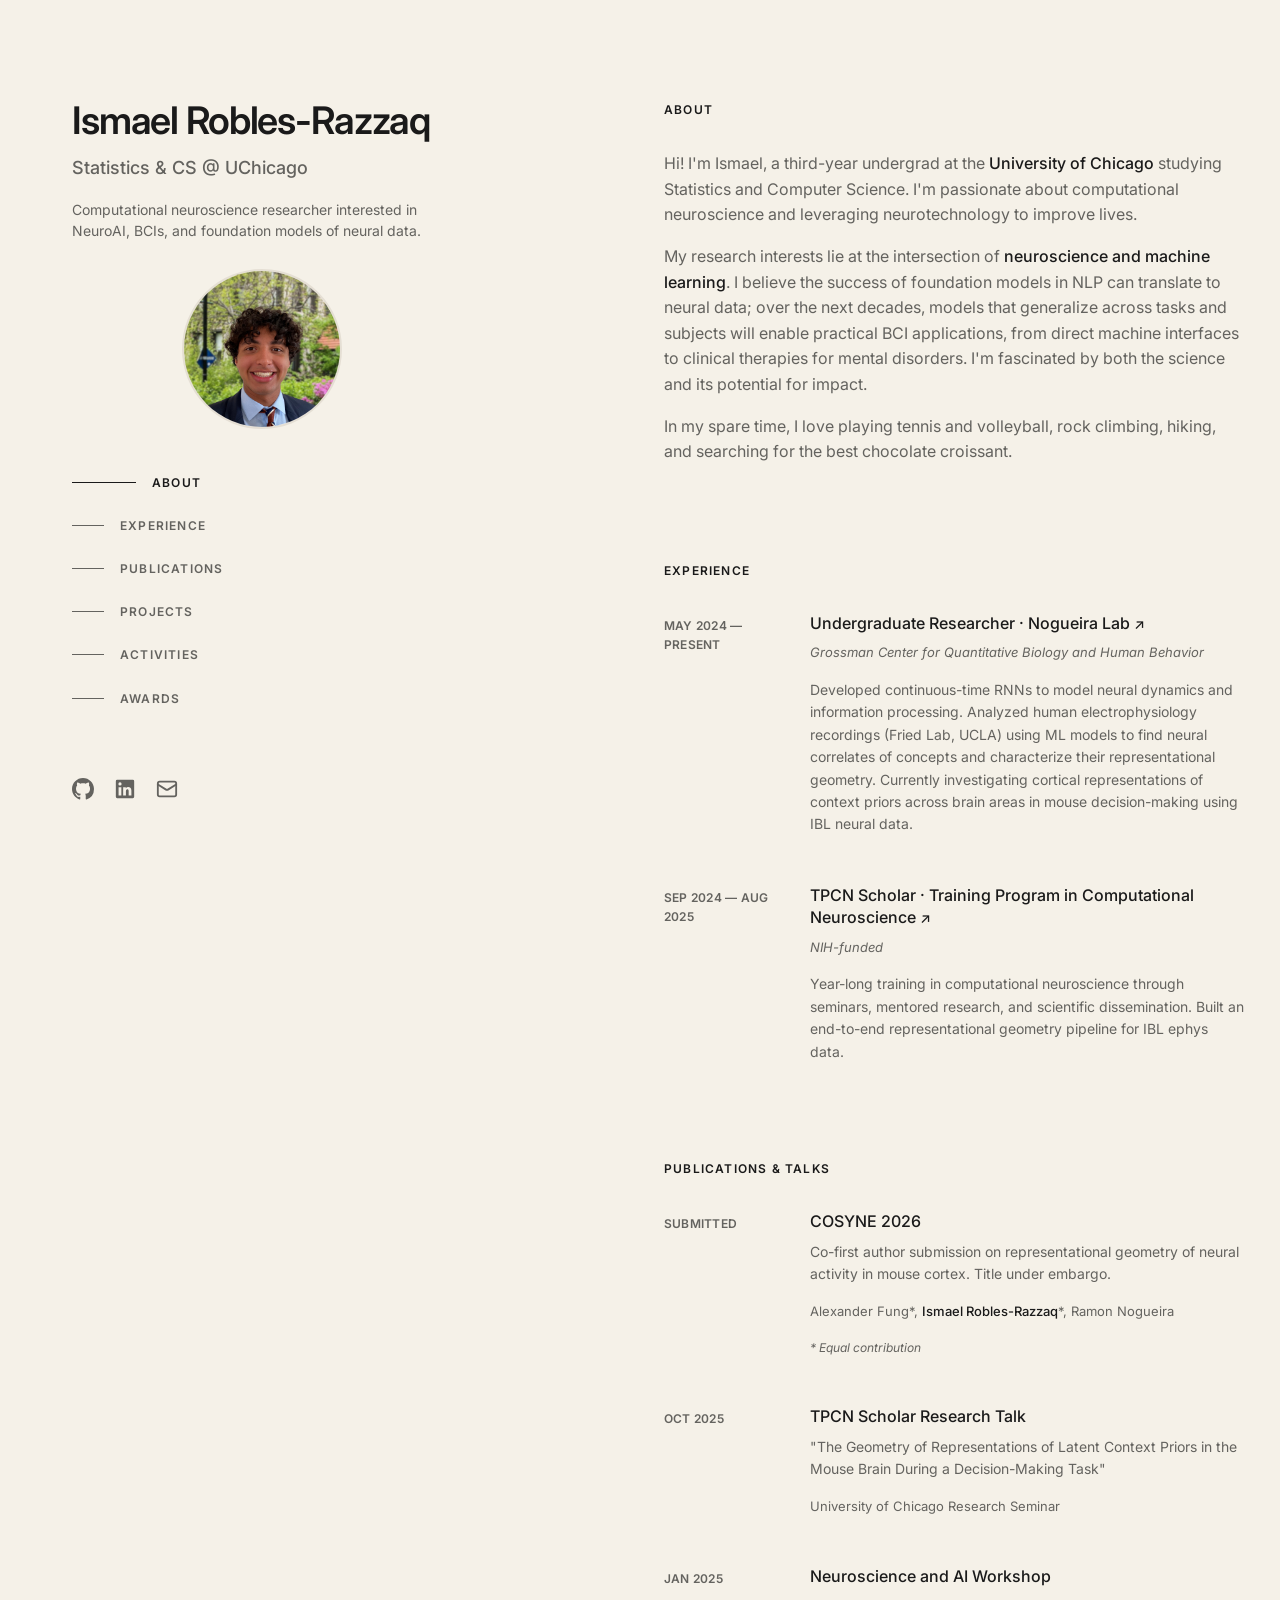
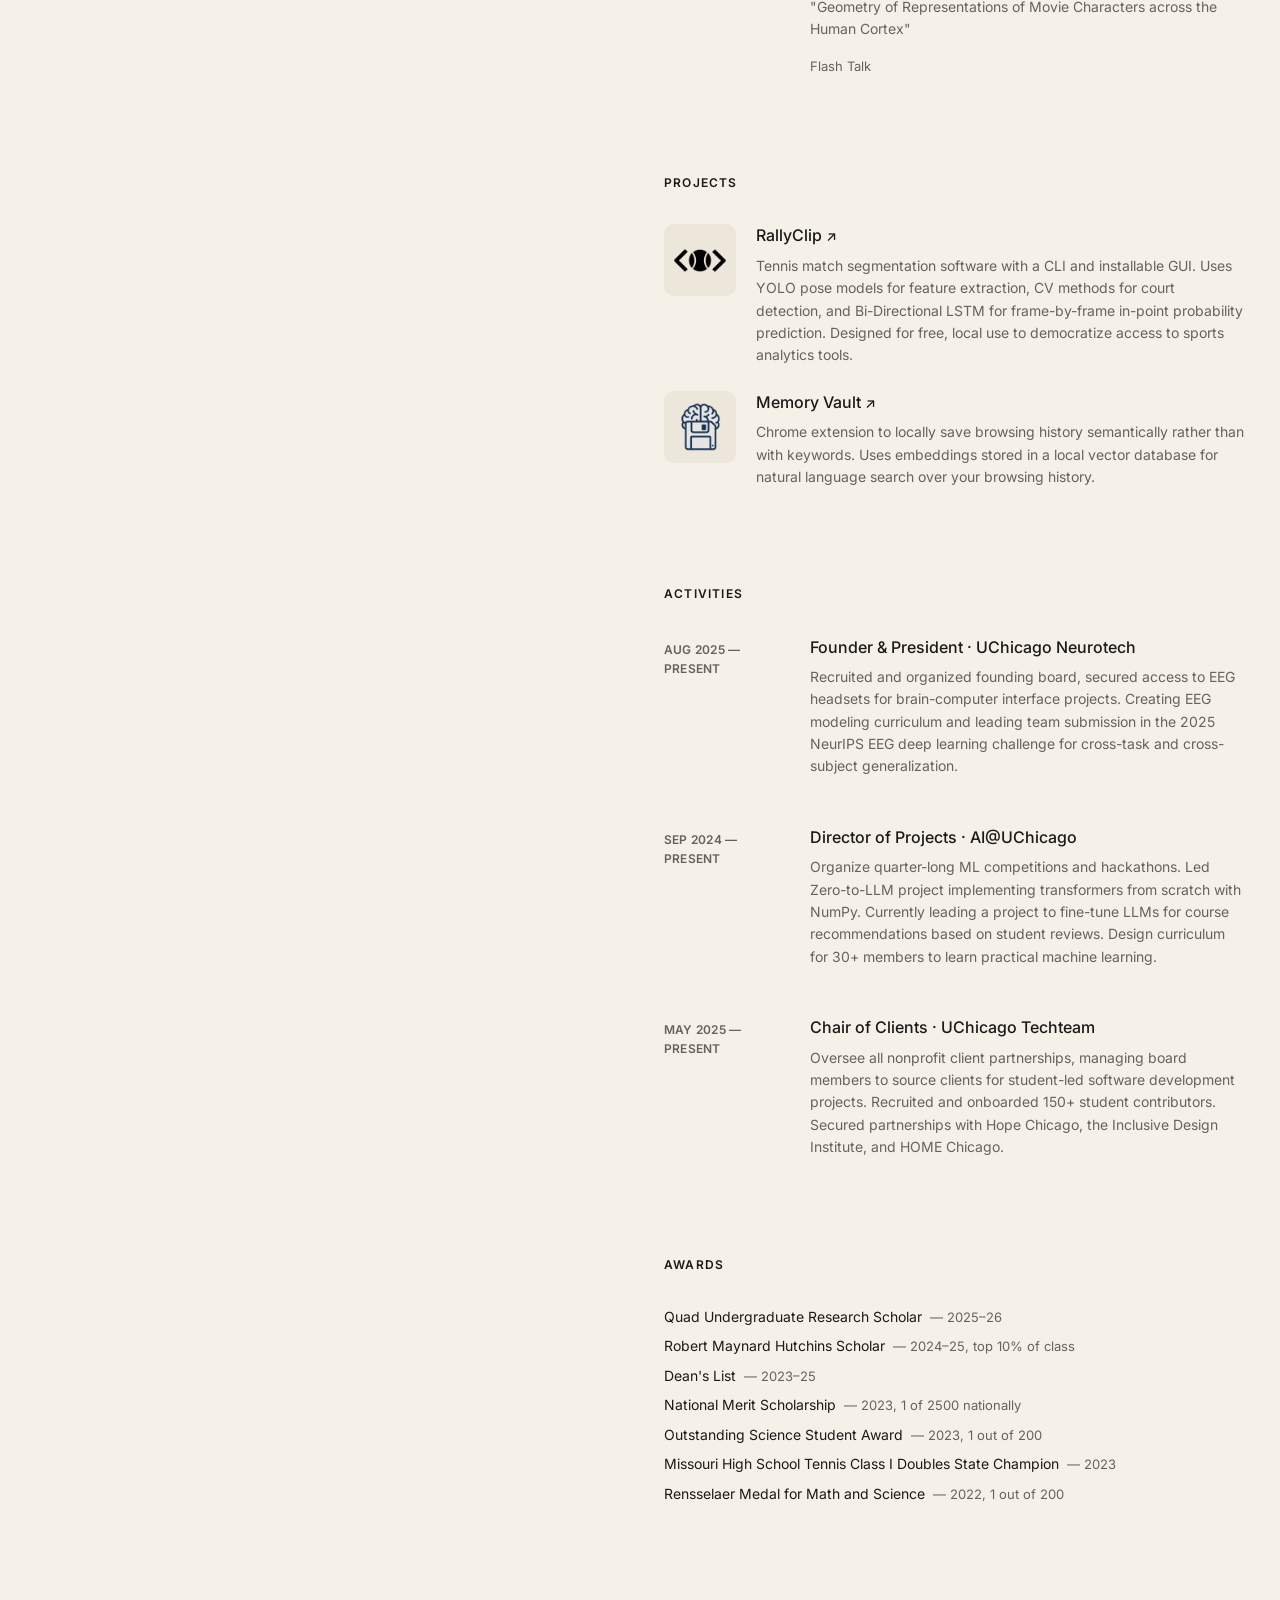
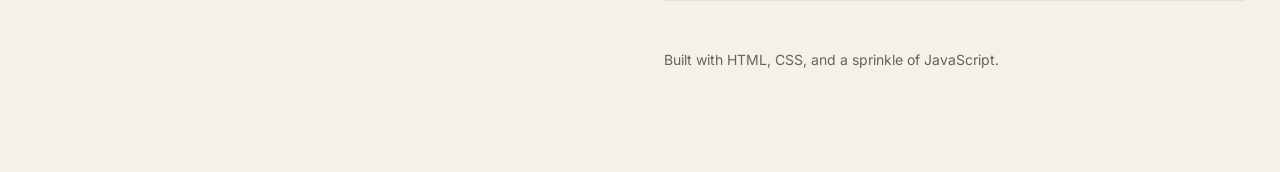
==== index.html @ 825f2236 "comments" ====
<!DOCTYPE html>
<html lang="en">
<head>
  <meta charset="UTF-8">
  <meta name="viewport" content="width=device-width, initial-scale=1.0">
  <meta name="description" content="Ismael Robles-Razzaq — Statistics & CS at UChicago, computational neuroscience researcher">
  <link rel="preconnect" href="https://fonts.googleapis.com">
  <link rel="preconnect" href="https://fonts.gstatic.com" crossorigin>
  <link href="https://fonts.googleapis.com/css2?family=Inter:wght@400;500;600&display=swap" rel="stylesheet">
  <link rel="stylesheet" href="styles.css?v=2">
  <title>Ismael Robles-Razzaq</title>
</head>
<body>
  <div class="layout">  
    <header class="sidebar">
      <div class="sidebar-content">
        <div class="intro">
          <h1>Ismael Robles-Razzaq</h1>
          <h2>Statistics & CS @ UChicago</h2>
          <p class="tagline">Computational neuroscience researcher interested in NeuroAI, BCIs, and foundation models of neural data.</p>
          <img src="headshot.png" alt="Ismael Robles-Razzaq" class="headshot">
        </div>

        <nav class="nav">
          <a href="#about" class="nav-link active">
            <span class="nav-indicator"></span>
            <span class="nav-text">About</span>
          </a>
          <a href="#experience" class="nav-link">
            <span class="nav-indicator"></span>
            <span class="nav-text">Experience</span>
          </a>
          <a href="#publications" class="nav-link">
            <span class="nav-indicator"></span>
            <span class="nav-text">Publications</span>
          </a>
          <a href="#projects" class="nav-link">
            <span class="nav-indicator"></span>
            <span class="nav-text">Projects</span>
          </a>
          <a href="#activities" class="nav-link">
            <span class="nav-indicator"></span>
            <span class="nav-text">Activities</span>
          </a>
          <a href="#awards" class="nav-link">
            <span class="nav-indicator"></span>
            <span class="nav-text">Awards</span>
          </a>
        </nav>

        <ul class="social-links">
          <li>
            <a href="https://github.com/iroblesrazzaq" target="_blank" rel="noopener" aria-label="GitHub">
              <svg xmlns="http://www.w3.org/2000/svg" viewBox="0 0 24 24" fill="currentColor" width="24" height="24">
                <path d="M12 0C5.37 0 0 5.37 0 12c0 5.31 3.435 9.795 8.205 11.385.6.105.825-.255.825-.57 0-.285-.015-1.23-.015-2.235-3.015.555-3.795-.735-4.035-1.41-.135-.345-.72-1.41-1.23-1.695-.42-.225-1.02-.78-.015-.795.945-.015 1.62.87 1.845 1.23 1.08 1.815 2.805 1.305 3.495.99.105-.78.42-1.305.765-1.605-2.67-.3-5.46-1.335-5.46-5.925 0-1.305.465-2.385 1.23-3.225-.12-.3-.54-1.53.12-3.18 0 0 1.005-.315 3.3 1.23.96-.27 1.98-.405 3-.405s2.04.135 3 .405c2.295-1.56 3.3-1.23 3.3-1.23.66 1.65.24 2.88.12 3.18.765.84 1.23 1.905 1.23 3.225 0 4.605-2.805 5.625-5.475 5.925.435.375.81 1.095.81 2.22 0 1.605-.015 2.895-.015 3.3 0 .315.225.69.825.57A12.02 12.02 0 0 0 24 12c0-6.63-5.37-12-12-12z"/>
              </svg>
            </a>
          </li>
          <li>
            <a href="https://www.linkedin.com/in/ismael-robles-razzaq-562141331/" target="_blank" rel="noopener" aria-label="LinkedIn">
              <svg xmlns="http://www.w3.org/2000/svg" viewBox="0 0 24 24" fill="currentColor" width="24" height="24">
                <path d="M20.5 2h-17A1.5 1.5 0 002 3.5v17A1.5 1.5 0 003.5 22h17a1.5 1.5 0 001.5-1.5v-17A1.5 1.5 0 0020.5 2zM8 19H5v-9h3zM6.5 8.25A1.75 1.75 0 118.3 6.5a1.78 1.78 0 01-1.8 1.75zM19 19h-3v-4.74c0-1.42-.6-1.93-1.38-1.93A1.74 1.74 0 0013 14.19a.66.66 0 000 .14V19h-3v-9h2.9v1.3a3.11 3.11 0 012.7-1.4c1.55 0 3.36.86 3.36 3.66z"/>
              </svg>
            </a>
          </li>
          <li>
            <a href="mailto:ismaelroblesrazzaq@gmail.com" aria-label="Email">
              <svg xmlns="http://www.w3.org/2000/svg" viewBox="0 0 24 24" fill="none" stroke="currentColor" stroke-width="2" stroke-linecap="round" stroke-linejoin="round" width="24" height="24">
                <rect x="2" y="4" width="20" height="16" rx="2"/>
                <path d="m22 7-8.97 5.7a1.94 1.94 0 0 1-2.06 0L2 7"/>
              </svg>
            </a>
          </li>
        </ul>
      </div>
    </header>


    <main class="main-content">

      <section id="about" class="section">
        <h3 class="section-heading">About</h3>
        <div class="section-content">
          <p>Hi! I'm Ismael, a third-year undergrad at the <strong>University of Chicago </strong>studying Statistics and Computer Science. I'm passionate about computational neuroscience and leveraging neurotechnology to improve lives.</p>
          <p>My research interests lie at the intersection of <strong>neuroscience and machine learning</strong>. I believe the success of foundation models in NLP can translate to neural data; over the next decades, models that generalize across tasks and subjects will enable practical BCI applications, from direct machine interfaces to clinical therapies for mental disorders. I'm fascinated by both the science and its potential for impact.</p>
          <p>In my spare time, I love playing tennis and volleyball, rock climbing, hiking, and searching for the best chocolate croissant.</p>
        </div>
      </section>

      <section id="experience" class="section">
        <h3 class="section-heading">Experience</h3>
        <div class="section-content">
          <ol class="experience-list">
            <li class="experience-item">
              <div class="experience-date">May 2024 — Present</div>
              <div class="experience-content">
                <h4 class="experience-title">
                  Undergraduate Researcher · <a href="https://nogueiralab.github.io/" target="_blank" rel="noopener" class="company-link">Nogueira Lab <span class="arrow">↗</span></a>
                </h4>
                <p class="experience-subtitle">Grossman Center for Quantitative Biology and Human Behavior</p>
                <p class="experience-description">Developed continuous-time RNNs to model neural dynamics and information processing. Analyzed human electrophysiology recordings (Fried Lab, UCLA) using ML models to find neural correlates of concepts and characterize their representational geometry. Currently investigating cortical representations of context priors across brain areas in mouse decision-making using IBL neural data.</p>
              </div>
            </li>
            <li class="experience-item">
              <div class="experience-date">Sep 2024 — Aug 2025</div>
              <div class="experience-content">
                <h4 class="experience-title">
                  TPCN Scholar · <a href="https://neuroscience.uchicago.edu/training-program-in-computational-neuroscience" target="_blank" rel="noopener" class="company-link">Training Program in Computational Neuroscience <span class="arrow">↗</span></a>
                </h4>
                <p class="experience-subtitle">NIH-funded</p>
                <p class="experience-description">Year-long training in computational neuroscience through seminars, mentored research, and scientific dissemination. Built an end-to-end representational geometry pipeline for IBL ephys data.</p>
              </div>
            </li>
          </ol>
        </div>
      </section>

      <section id="publications" class="section">
        <h3 class="section-heading">Publications & Talks</h3>
        <div class="section-content">
          <ol class="experience-list">
            <li class="experience-item">
              <div class="experience-date">Submitted</div>
              <div class="experience-content">
                <h4 class="experience-title">COSYNE 2026</h4>
                <p class="experience-description">Co-first author submission on representational geometry of neural activity in mouse cortex. Title under embargo.</p>
                <p class="experience-authors">Alexander Fung*, <strong>Ismael Robles-Razzaq</strong>*, Ramon Nogueira</p>
                <p class="experience-note">* Equal contribution</p>
              </div>
            </li>
            <li class="experience-item">
              <div class="experience-date">Oct 2025</div>
              <div class="experience-content">
                <h4 class="experience-title">TPCN Scholar Research Talk</h4>
                <p class="experience-description">"The Geometry of Representations of Latent Context Priors in the Mouse Brain During a Decision-Making Task"</p>
                <p class="experience-authors">University of Chicago Research Seminar</p>
              </div>
            </li>
            <li class="experience-item">
              <div class="experience-date">Jan 2025</div>
              <div class="experience-content">
                <h4 class="experience-title">Neuroscience and AI Workshop</h4>
                <p class="experience-description">"Geometry of Representations of Movie Characters across the Human Cortex"</p>
                <p class="experience-authors">Flash Talk</p>
              </div>
            </li>
          </ol>
        </div>
      </section>

      <section id="projects" class="section">
        <h3 class="section-heading">Projects</h3>
        <div class="section-content">
          <ul class="project-list">
            <li class="project-item">
              <a href="https://iroblesrazzaq.github.io/RallyClip/" target="_blank" rel="noopener" class="project-link">
                <div class="project-image">
                    <img src="rallyclip_logo_cropped.png" alt="RallyClip logo">
                  </div>
                <div class="project-info">
                  <h4 class="project-title">RallyClip <span class="arrow">↗</span></h4>
                  <p class="project-description">Tennis match segmentation software with a CLI and installable GUI. Uses YOLO pose models for feature extraction, CV methods for court detection, and Bi-Directional LSTM for frame-by-frame in-point probability prediction. Designed for free, local use to democratize access to sports analytics tools.</p>
                </div>
              </a>
            </li>
            <li class="project-item">
              <a href="https://github.com/iroblesrazzaq" target="_blank" rel="noopener" class="project-link">
                <div class="project-image">
                  <img src="icon_128.png" alt="Memory Vault logo">
                </div>
                <div class="project-info">
                  <h4 class="project-title">Memory Vault <span class="arrow">↗</span></h4>
                  <p class="project-description">Chrome extension to locally save browsing history semantically rather than with keywords. Uses embeddings stored in a local vector database for natural language search over your browsing history.</p>
                </div>
              </a>
            </li>
          </ul>
        </div>
      </section>

      <section id="activities" class="section">
        <h3 class="section-heading">Activities</h3>
        <div class="section-content">
          <ol class="experience-list">
            <li class="experience-item">
              <div class="experience-date">Aug 2025 — Present</div>
              <div class="experience-content">
                <h4 class="experience-title">Founder & President · UChicago Neurotech</h4>
                <p class="experience-description">Recruited and organized founding board, secured access to EEG headsets for brain-computer interface projects. Creating EEG modeling curriculum and leading team submission in the 2025 NeurIPS EEG deep learning challenge for cross-task and cross-subject generalization.</p>
              </div>
            </li>
            <li class="experience-item">
              <div class="experience-date">Sep 2024 — Present</div>
              <div class="experience-content">
                <h4 class="experience-title">Director of Projects · AI@UChicago</h4>
                <p class="experience-description">Organize quarter-long ML competitions and hackathons. Led Zero-to-LLM project implementing transformers from scratch with NumPy. Currently leading a project to fine-tune LLMs for course recommendations based on student reviews. Design curriculum for 30+ members to learn practical machine learning.</p>
              </div>
            </li>
            <li class="experience-item">
              <div class="experience-date">May 2025 — Present</div>
              <div class="experience-content">
                <h4 class="experience-title">Chair of Clients · UChicago Techteam</h4>
                <p class="experience-description">Oversee all nonprofit client partnerships, managing board members to source clients for student-led software development projects. Recruited and onboarded 150+ student contributors. Secured partnerships with Hope Chicago, the Inclusive Design Institute, and HOME Chicago.</p>
              </div>
            </li>
          </ol>
        </div>
      </section>

      <section id="awards" class="section">
        <h3 class="section-heading">Awards</h3>
        <div class="section-content">
          <ul class="awards-list">
            <li class="award-item">
              <span class="award-name">Quad Undergraduate Research Scholar</span>
              <span class="award-detail">— 2025–26</span>
            </li>
            <li class="award-item">
              <span class="award-name">Robert Maynard Hutchins Scholar</span>
              <span class="award-detail">— 2024–25, top 10% of class</span>
            </li>
            <li class="award-item">
              <span class="award-name">Dean's List</span>
              <span class="award-detail">— 2023–25</span>
            </li>
            <li class="award-item">
              <span class="award-name">National Merit Scholarship</span>
              <span class="award-detail">— 2023, 1 of 2500 nationally</span>
            </li>
            <li class="award-item">
              <span class="award-name">Outstanding Science Student Award</span>
              <span class="award-detail">— 2023, 1 out of 200</span>
            </li>
            <li class="award-item">
              <span class="award-name">Missouri High School Tennis Class I Doubles State Champion</span>
              <span class="award-detail">— 2023</span>
            </li>
            <li class="award-item">
              <span class="award-name">Rensselaer Medal for Math and Science</span>
              <span class="award-detail">— 2022, 1 out of 200</span>
            </li>
          </ul>
        </div>
      </section>

      <footer class="footer">
        <p>Built with HTML, CSS, and a sprinkle of JavaScript.</p>
      </footer>
    </main>
  </div>

  <script src="script.js"></script>
</body>
</html>
---- styles.css ----
:root {
  --bg: #f5f1e8;
  --card: #ffffff;
  --muted: #64635f;
  --text: #1a1a1a;
  --accent: #1a1a1a;
  --border: #e5dfd4;
  --surface: #ece6db;
  --hover: rgba(26, 26, 26, 0.04);
  --font: 'Inter', -apple-system, BlinkMacSystemFont, sans-serif;
}

*,
*::before,
*::after {
  box-sizing: border-box;
  margin: 0;
  padding: 0;
}

html {
  scroll-behavior: smooth;
}

body {
  font-family: var(--font);
  font-size: 16px;
  color: var(--text);
  background: var(--bg);
  line-height: 1.6;
  -webkit-font-smoothing: antialiased;
}

::selection {
  background-color: rgba(26, 26, 26, 0.12);
}

/* Layout */
.layout {
  display: flex;
  min-height: 100vh;
  max-width: 1280px;
  margin: 0 auto;
  padding: 0 24px;
}

/* Sidebar */
.sidebar {
  width: 50%;
  position: sticky;
  top: 0;
  height: 100vh;
  padding: 100px 60px 100px 48px;
  display: flex;
  flex-direction: column;
}

.sidebar-content {
  display: flex;
  flex-direction: column;
  height: 100%;
  max-width: 380px;
  width: 100%;
}

.intro {
  margin-bottom: 36px;
}

.headshot {
  width: 160px;
  height: 160px;
  border-radius: 50%;
  object-fit: cover;
  border: 2px solid var(--border);
  display: block;
  margin: 28px auto 0 auto;
}

.sidebar h1 {
  font-size: 38px;
  font-weight: 600;
  letter-spacing: -0.03em;
  line-height: 1.1;
  color: var(--text);
  margin-bottom: 12px;
  white-space: nowrap;
}

.sidebar h2 {
  font-size: 18px;
  font-weight: 500;
  color: var(--muted);
  margin-bottom: 16px;
}

.sidebar .tagline {
  font-size: 14px;
  color: var(--muted);
  line-height: 1.5;
  margin-top: 10px;
}

/* Navigation */
.nav {
  display: flex;
  flex-direction: column;
  gap: 8px;
  margin-bottom: 48px;
}

.nav-link {
  display: flex;
  align-items: center;
  gap: 16px;
  padding: 8px 0;
  font-size: 12px;
  font-weight: 600;
  letter-spacing: 0.1em;
  text-transform: uppercase;
  color: var(--muted);
  text-decoration: none;
  transition: all 0.2s ease;
}

.nav-link:hover,
.nav-link.active {
  color: var(--text);
}

.nav-indicator {
  width: 32px;
  height: 1px;
  background: var(--muted);
  transition: all 0.2s ease;
}

.nav-link:hover .nav-indicator,
.nav-link.active .nav-indicator {
  width: 64px;
  background: var(--text);
}

/* Social Links */
.social-links {
  list-style: none;
  display: flex;
  gap: 20px;
  margin-top: auto;
}

.social-links a {
  display: flex;
  align-items: center;
  justify-content: center;
  color: var(--muted);
  transition: color 0.2s ease;
}

.social-links a:hover {
  color: var(--text);
}

.social-links svg {
  width: 22px;
  height: 22px;
}

/* Main Content */
.main-content {
  width: 50%;
  padding: 100px 12px 100px 24px;
}

/* Sections */
.section {
  margin-bottom: 96px;
  scroll-margin-top: 100px;
}

.section-heading {
  font-size: 12px;
  font-weight: 600;
  letter-spacing: 0.1em;
  text-transform: uppercase;
  color: var(--text);
  margin-bottom: 32px;
}

.section-content p {
  color: var(--muted);
  margin-bottom: 16px;
}

.section-content p strong {
  color: var(--text);
  font-weight: 500;
}

.section-content p:last-child {
  margin-bottom: 0;
}

/* Experience List */
.experience-list {
  list-style: none;
  display: flex;
  flex-direction: column;
  gap: 48px;
}

.experience-item {
  display: grid;
  grid-template-columns: 130px 1fr;
  gap: 16px;
  padding: 24px;
  margin: -24px;
  border-radius: 8px;
  transition: background 0.2s ease;
}

.experience-item:hover {
  background: var(--hover);
}

.experience-date {
  font-size: 12px;
  font-weight: 600;
  letter-spacing: 0.02em;
  text-transform: uppercase;
  color: var(--muted);
  padding-top: 4px;
}

.experience-title {
  font-size: 16px;
  font-weight: 500;
  color: var(--text);
  margin-bottom: 8px;
  line-height: 1.4;
}

.company-link {
  color: var(--text);
  text-decoration: none;
  transition: color 0.15s;
}

.company-link:hover {
  color: var(--muted);
}

.arrow {
  font-size: 14px;
  display: inline-block;
  transition: transform 0.15s;
}

.experience-item:hover .arrow,
.project-item:hover .arrow {
  transform: translate(2px, -2px);
}

.experience-subtitle {
  font-size: 13px;
  color: var(--muted);
  margin-bottom: 8px;
  font-style: italic;
}

.experience-description {
  font-size: 14px;
  color: var(--muted);
  line-height: 1.6;
  margin-bottom: 12px;
}

.experience-authors {
  font-size: 13px;
  color: var(--muted);
  margin-top: 8px;
}

.experience-note {
  font-size: 12px;
  font-style: italic;
  color: var(--muted);
  margin-top: 4px;
}

/* Tags */
.tag-list {
  list-style: none;
  display: flex;
  flex-wrap: wrap;
  gap: 8px;
}

.tag {
  font-size: 12px;
  font-weight: 500;
  color: var(--accent);
  background: var(--surface);
  padding: 4px 12px;
  border-radius: 999px;
  border: 1px solid var(--border);
}

/* Resume Link */
.resume-link {
  display: inline-flex;
  align-items: center;
  gap: 4px;
  margin-top: 32px;
  font-size: 14px;
  font-weight: 600;
  color: var(--text);
  text-decoration: none;
  transition: color 0.15s;
}

.resume-link:hover {
  color: var(--muted);
}

.resume-link:hover .arrow {
  transform: translate(2px, -2px);
}

/* Projects List */
.project-list {
  list-style: none;
  display: flex;
  flex-direction: column;
  gap: 24px;
}

.project-item {
  border-radius: 8px;
  transition: background 0.2s ease;
}

.project-item:hover {
  background: var(--hover);
}

.project-link {
  display: grid;
  grid-template-columns: 72px 1fr;
  gap: 20px;
  padding: 20px;
  margin: -20px;
  text-decoration: none;
  border-radius: 8px;
  align-items: start;
}

.project-image {
  width: 72px;
  height: 72px;
  border-radius: 10px;
  overflow: hidden;
  background: var(--surface);
  display: flex;
  align-items: center;
  justify-content: center;
  flex-shrink: 0;
}

.project-image img {
  width: 52px;
  height: 52px;
  object-fit: contain;
}

.project-info {
  display: flex;
  flex-direction: column;
}

.project-title {
  font-size: 16px;
  font-weight: 500;
  color: var(--text);
  margin-bottom: 8px;
  line-height: 1.4;
}

.project-description {
  font-size: 14px;
  color: var(--muted);
  line-height: 1.6;
  margin-bottom: 12px;
}

.project-stats {
  font-size: 13px;
  color: var(--muted);
  margin-bottom: 12px;
}


.awards-list {
  list-style: none;
  display: flex;
  flex-direction: column;
  gap: 8px;
}

.award-item {
  display: flex;
  align-items: baseline;
  gap: 8px;
  font-size: 14px;
  line-height: 1.5;
}

.award-name {
  color: var(--text);
}

.award-detail {
  color: var(--muted);
  font-size: 13px;
}

/* Footer */
.footer {
  padding-top: 48px;
  border-top: 1px solid var(--border);
}

.footer p {
  font-size: 14px;
  color: var(--muted);
  line-height: 1.6;
}

.footer a {
  color: var(--muted);
  text-decoration: underline;
  text-underline-offset: 2px;
  transition: color 0.15s;
}

.footer a:hover {
  color: var(--text);
}

/* Mobile Responsive */
@media (max-width: 900px) {
  .layout {
    flex-direction: column;
    padding: 0 20px;
  }

  .sidebar {
    width: 100%;
    position: relative;
    height: auto;
    padding: 60px 0 40px;
  }

  .sidebar-content {
    max-width: none;
  }

  .sidebar h1 {
    font-size: 36px;
  }

  .intro {
    margin-bottom: 40px;
  }

  .nav {
    flex-direction: row;
    flex-wrap: wrap;
    gap: 4px 24px;
  }

  .nav-indicator {
    display: none;
  }

  .social-links {
    margin-top: 40px;
  }

  .main-content {
    width: 100%;
    padding: 40px 0 80px;
  }

  .section {
    margin-bottom: 64px;
  }

  .section-heading {
    padding: 12px 0;
    position: sticky;
    top: 0;
    background: var(--bg);
    z-index: 5;
  }

  .experience-item {
    grid-template-columns: 1fr;
    gap: 4px;
    padding: 16px;
    margin: 0 -16px;
  }

  .experience-date {
    padding-top: 0;
    margin-bottom: 4px;
  }

  .project-link {
    grid-template-columns: 72px 1fr;
    padding: 16px;
    margin: 0 -16px;
  }

  .project-image {
    width: 72px;
    height: 72px;
  }

  .award-item {
    flex-wrap: wrap;
  }
}

@media (max-width: 480px) {
  .intro-header {
    flex-direction: column;
    align-items: flex-start;
    gap: 16px;
  }

  .sidebar h1 {
    font-size: 28px;
  }

  .sidebar h2 {
    font-size: 16px;
  }

  .sidebar .tagline {
    font-size: 14px;
  }
}
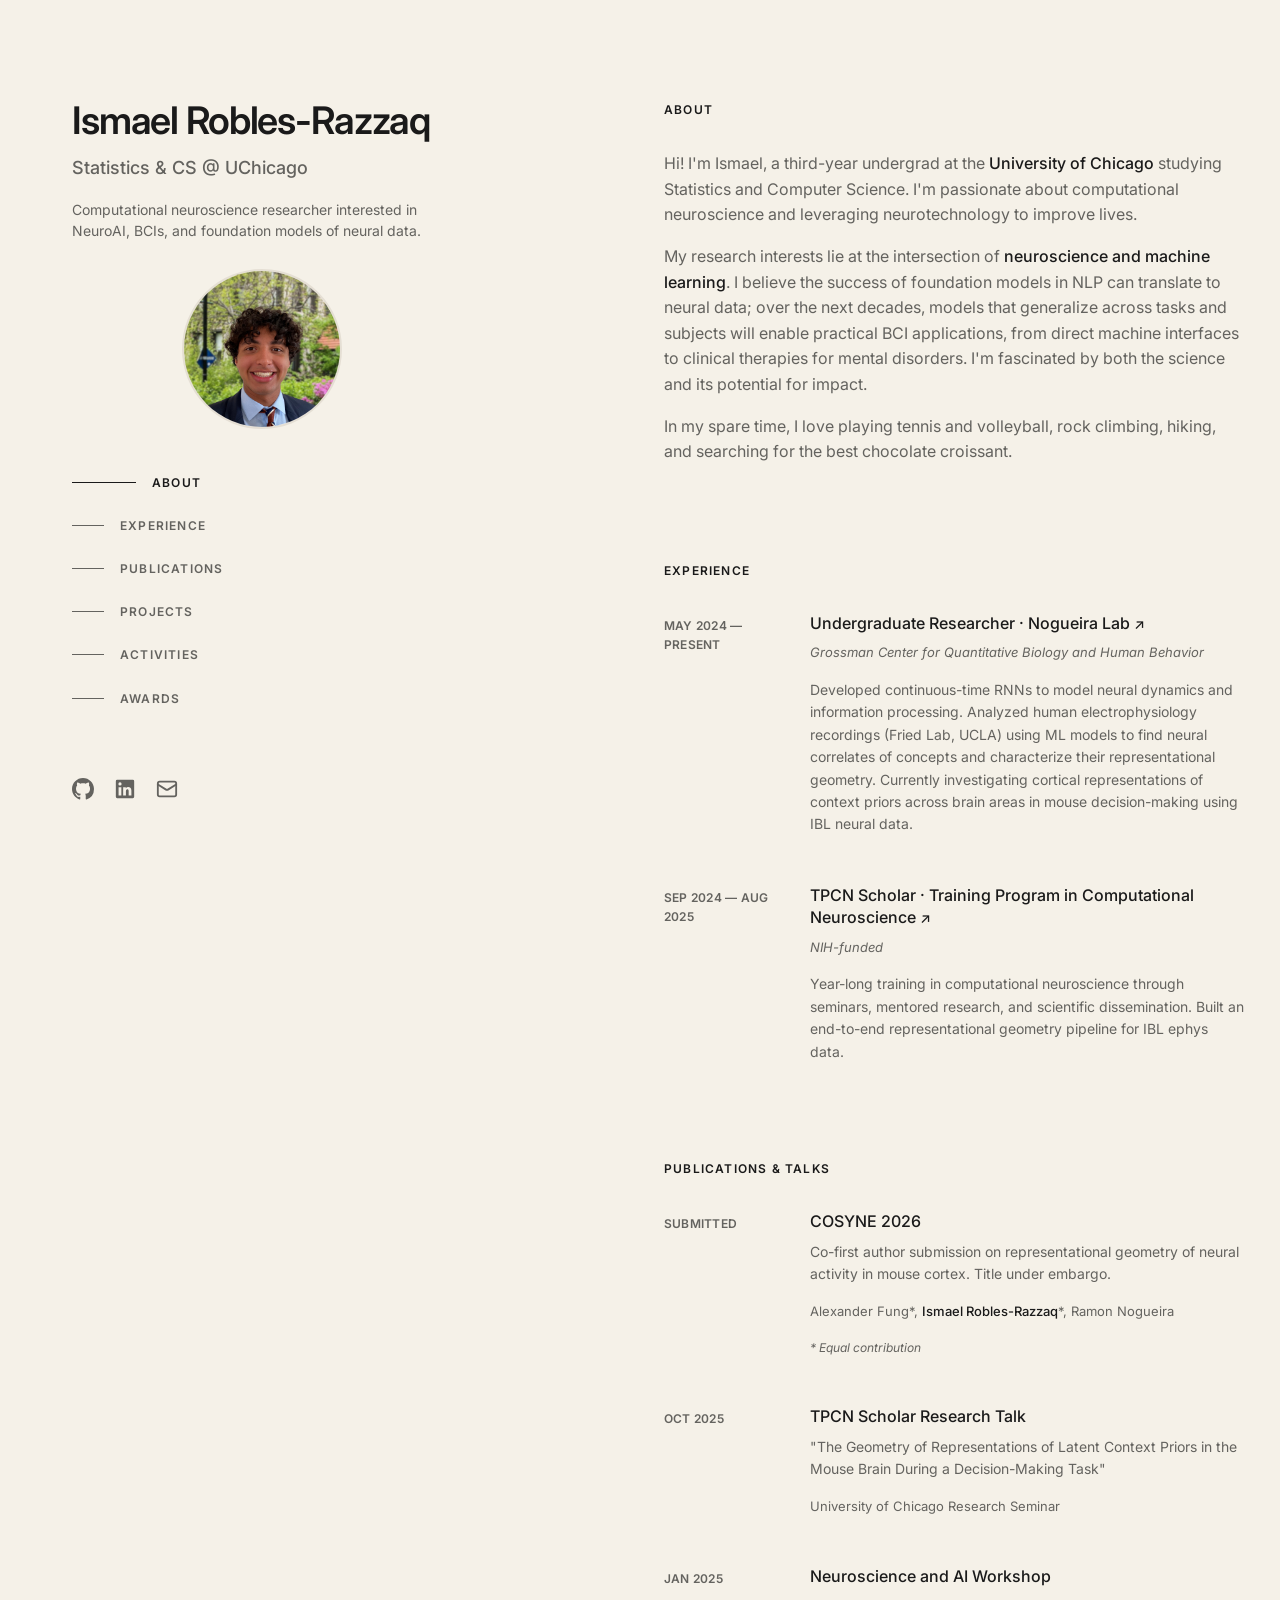
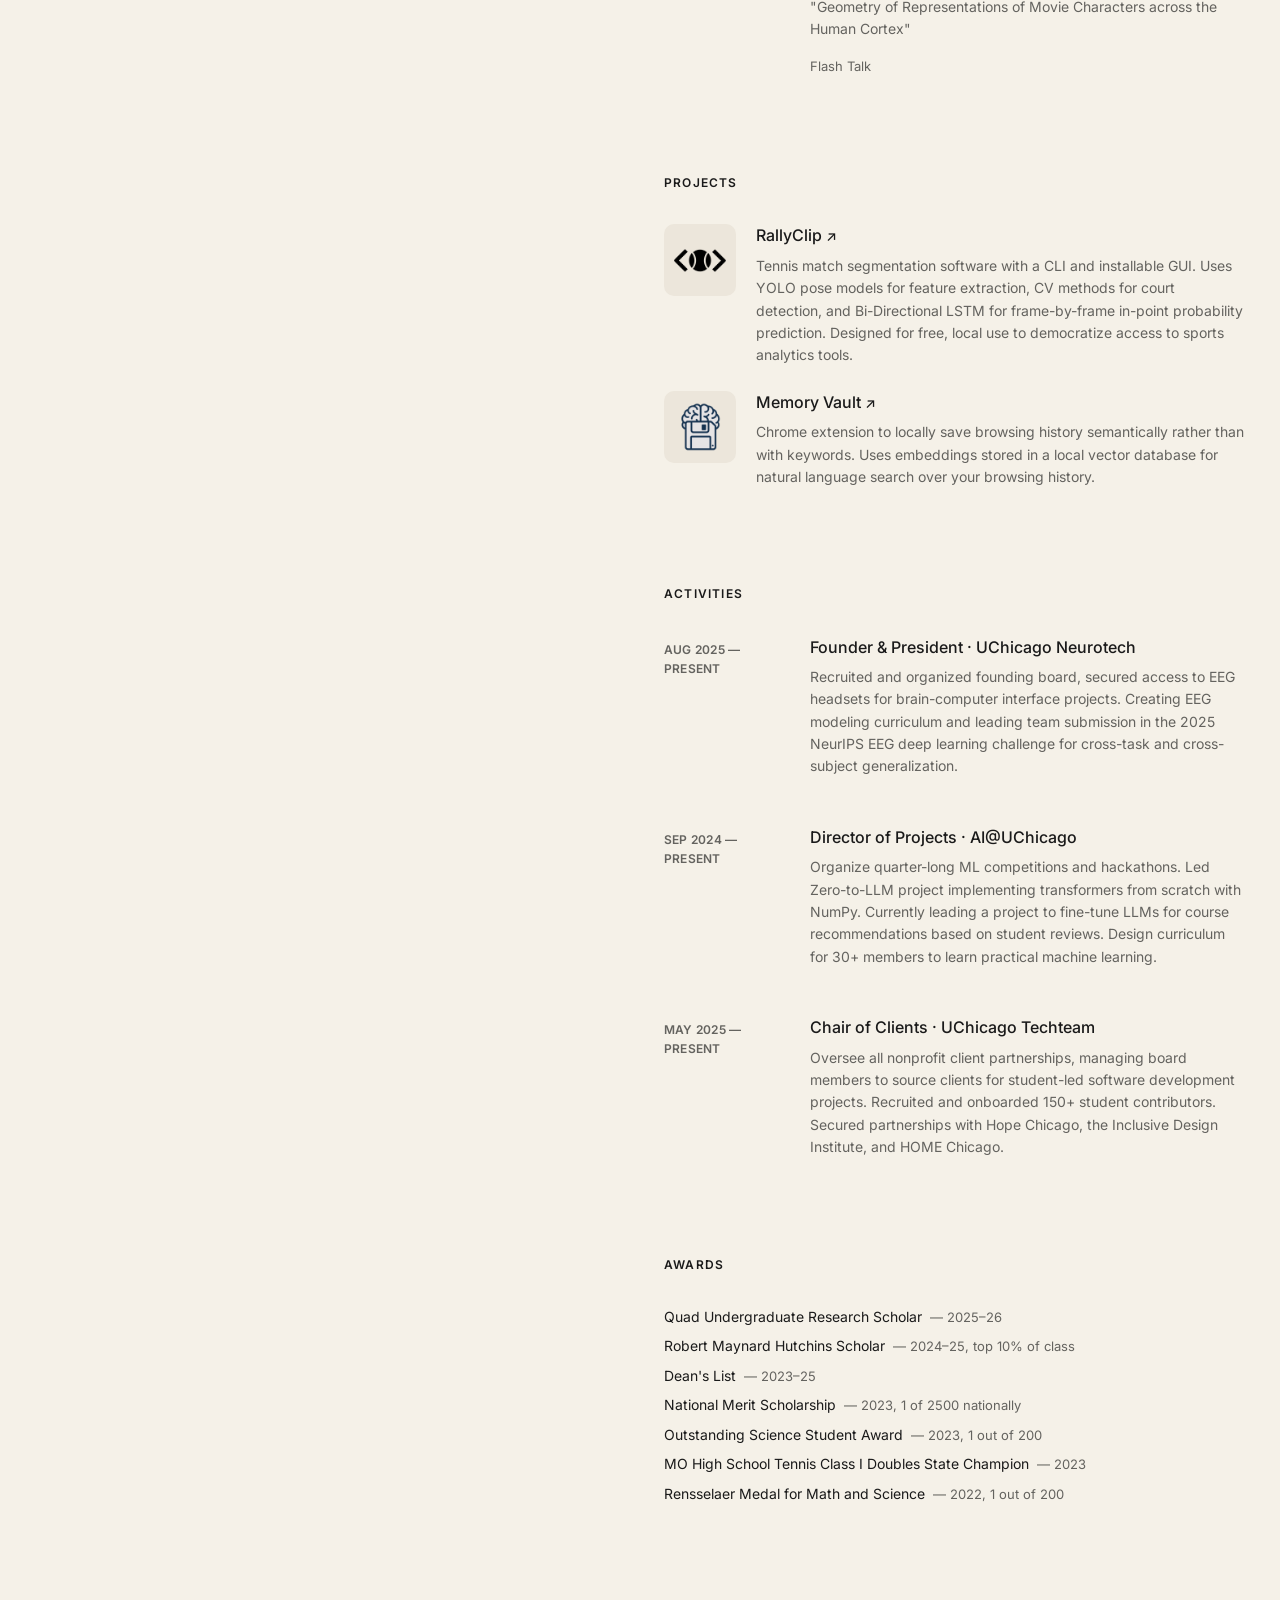
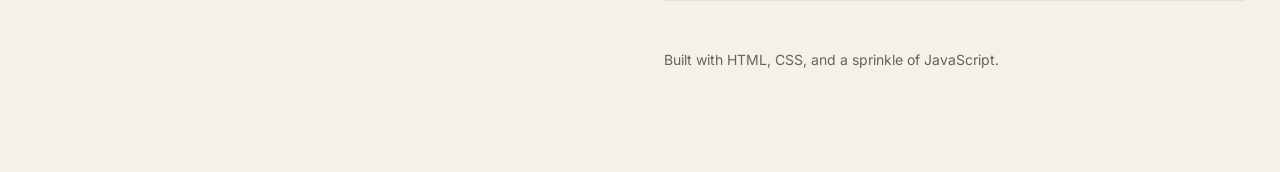
==== commit 309515f1: "web store link + MO insteazd of missouri" ====
--- a/index.html
+++ b/index.html
@@ -164,7 +164,7 @@
               </a>
             </li>
             <li class="project-item">
-              <a href="https://github.com/iroblesrazzaq" target="_blank" rel="noopener" class="project-link">
+              <a href="https://chromewebstore.google.com/detail/memory-vault-semantic-his/ghnoahkanfndhobodpocaobmgnckidae" target="_blank" rel="noopener" class="project-link">
                 <div class="project-image">
                   <img src="icon_128.png" alt="Memory Vault logo">
                 </div>
@@ -232,7 +232,7 @@
               <span class="award-detail">— 2023, 1 out of 200</span>
             </li>
             <li class="award-item">
-              <span class="award-name">Missouri High School Tennis Class I Doubles State Champion</span>
+              <span class="award-name">MO High School Tennis Class I Doubles State Champion</span>
               <span class="award-detail">— 2023</span>
             </li>
             <li class="award-item">
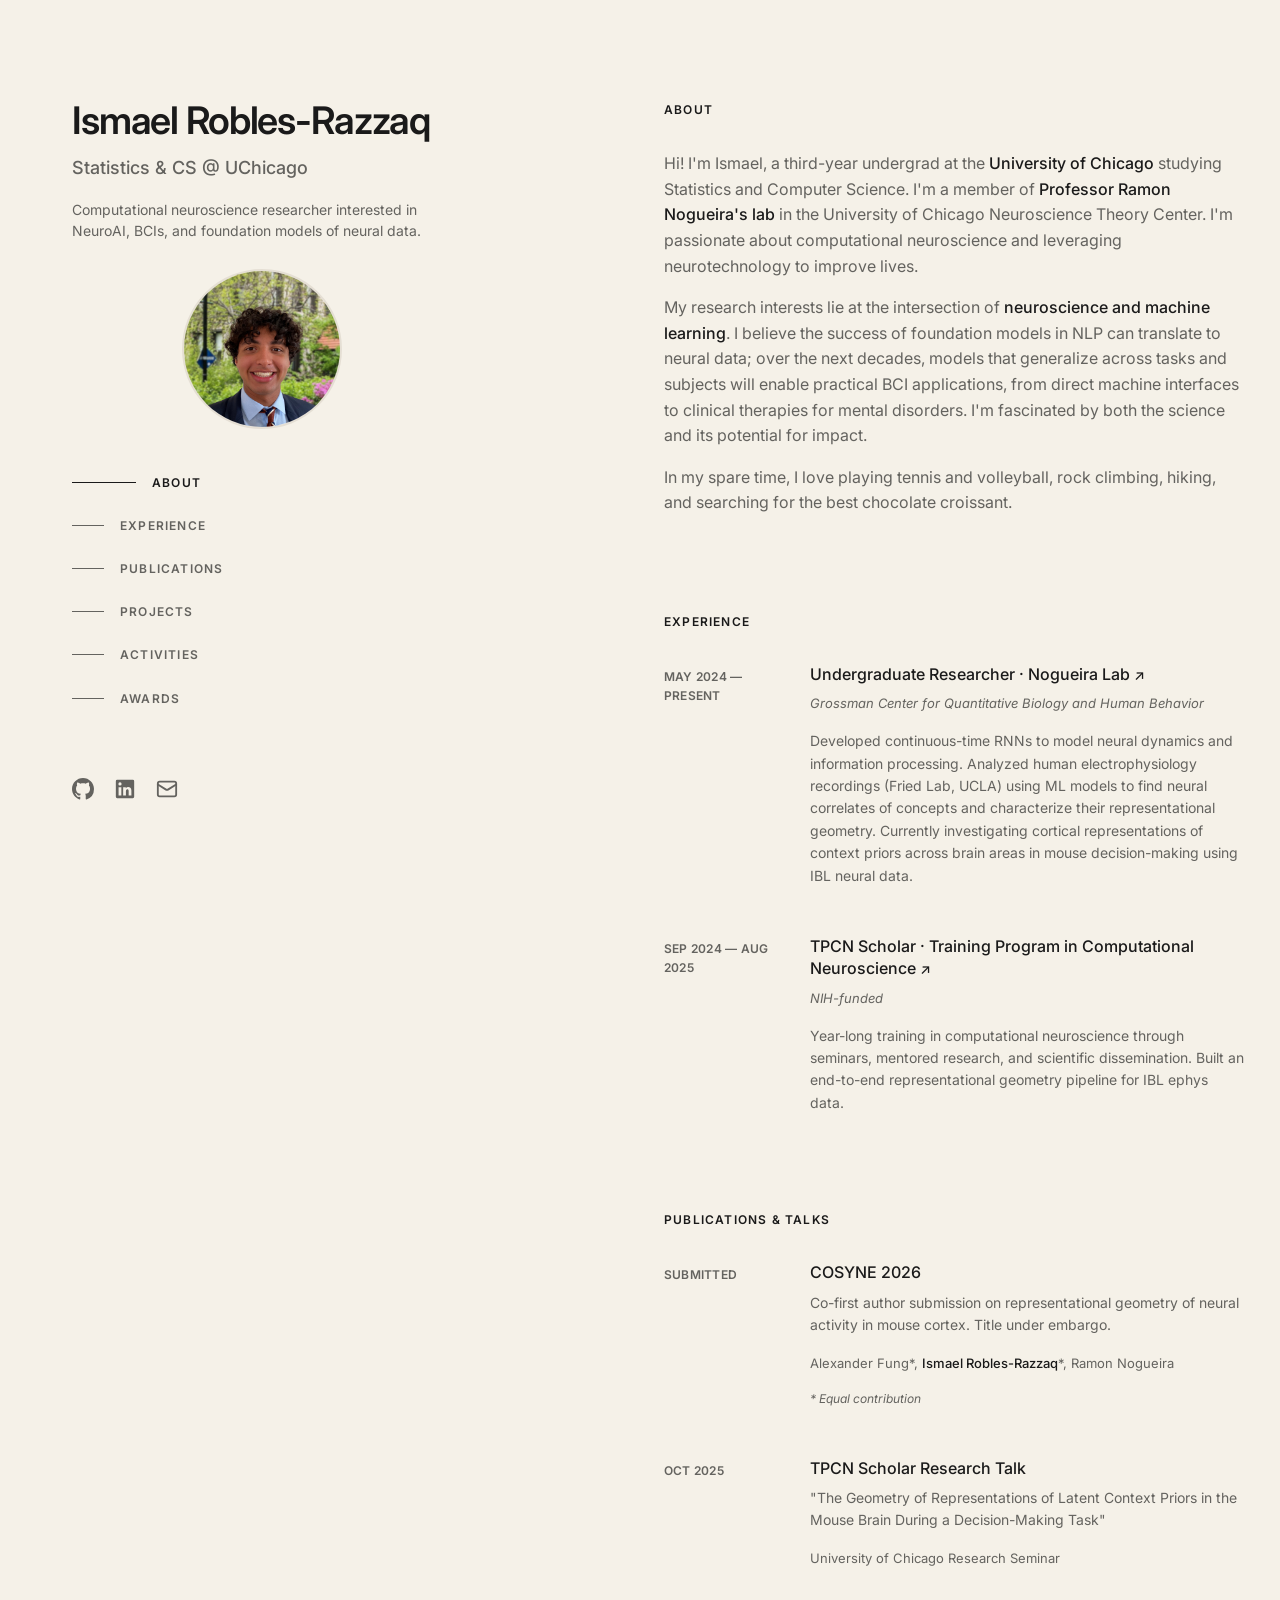
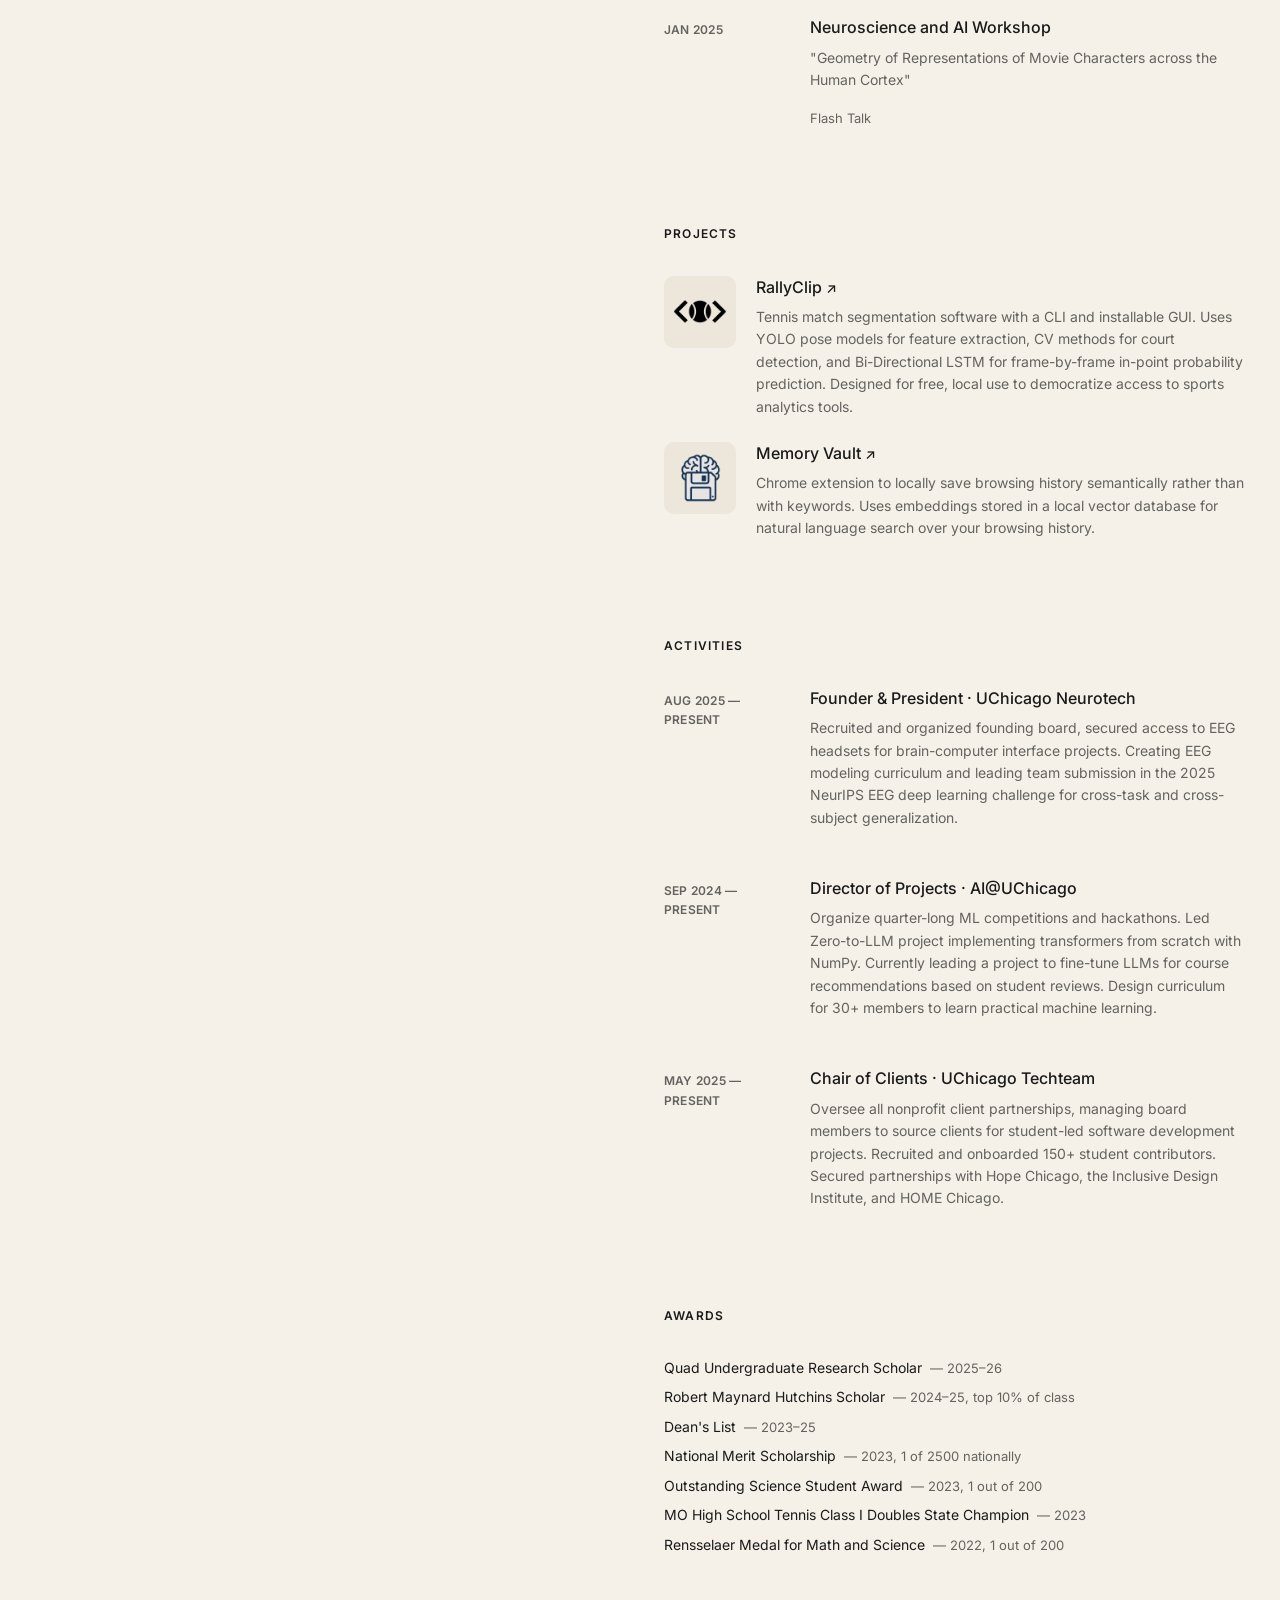
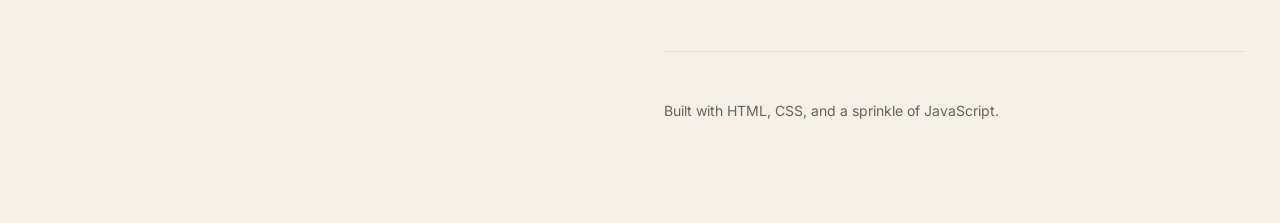
==== commit 1b6f6692: "about revision" ====
--- a/index.html
+++ b/index.html
@@ -81,7 +81,7 @@
       <section id="about" class="section">
         <h3 class="section-heading">About</h3>
         <div class="section-content">
-          <p>Hi! I'm Ismael, a third-year undergrad at the <strong>University of Chicago </strong>studying Statistics and Computer Science. I'm passionate about computational neuroscience and leveraging neurotechnology to improve lives.</p>
+          <p>Hi! I'm Ismael, a third-year undergrad at the <strong>University of Chicago</strong> studying Statistics and Computer Science. I'm a member of <strong>Professor Ramon Nogueira's lab</strong> in the University of Chicago Neuroscience Theory Center. I'm passionate about computational neuroscience and leveraging neurotechnology to improve lives.</p>
           <p>My research interests lie at the intersection of <strong>neuroscience and machine learning</strong>. I believe the success of foundation models in NLP can translate to neural data; over the next decades, models that generalize across tasks and subjects will enable practical BCI applications, from direct machine interfaces to clinical therapies for mental disorders. I'm fascinated by both the science and its potential for impact.</p>
           <p>In my spare time, I love playing tennis and volleyball, rock climbing, hiking, and searching for the best chocolate croissant.</p>
         </div>
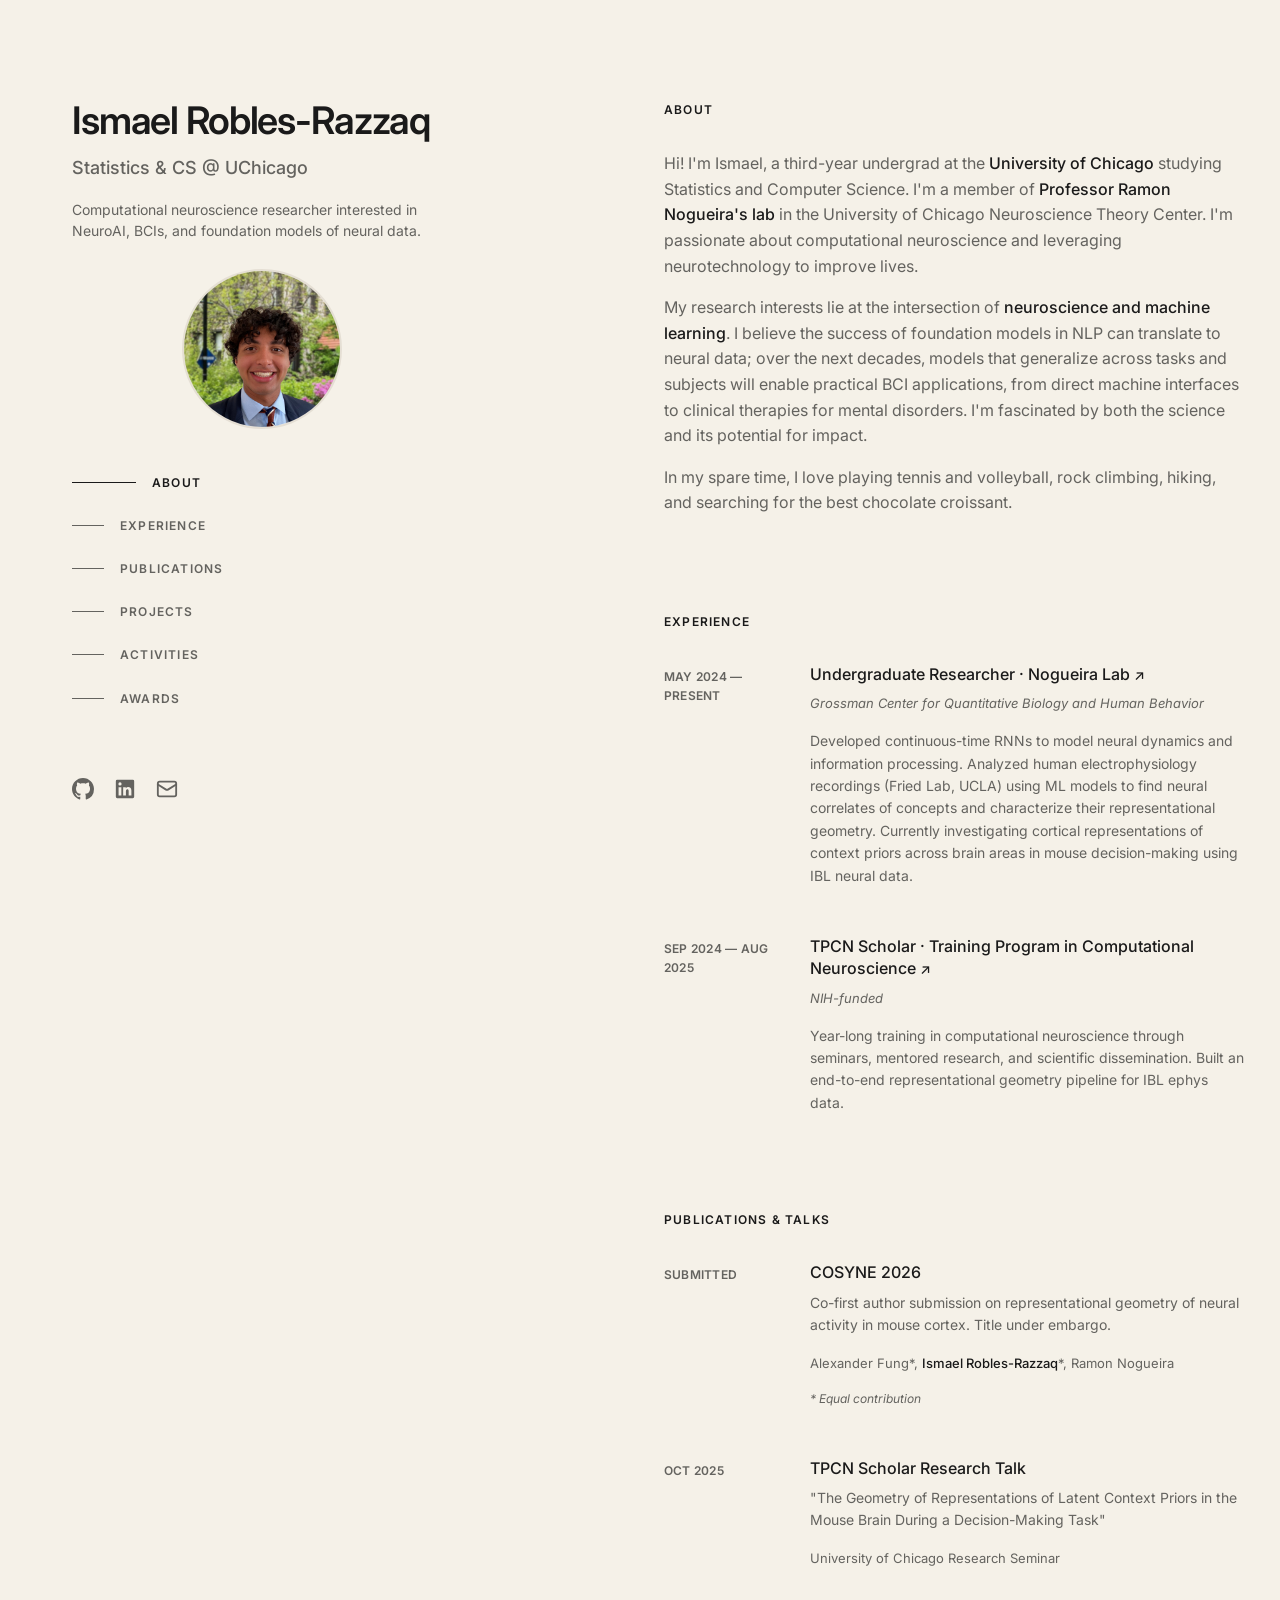
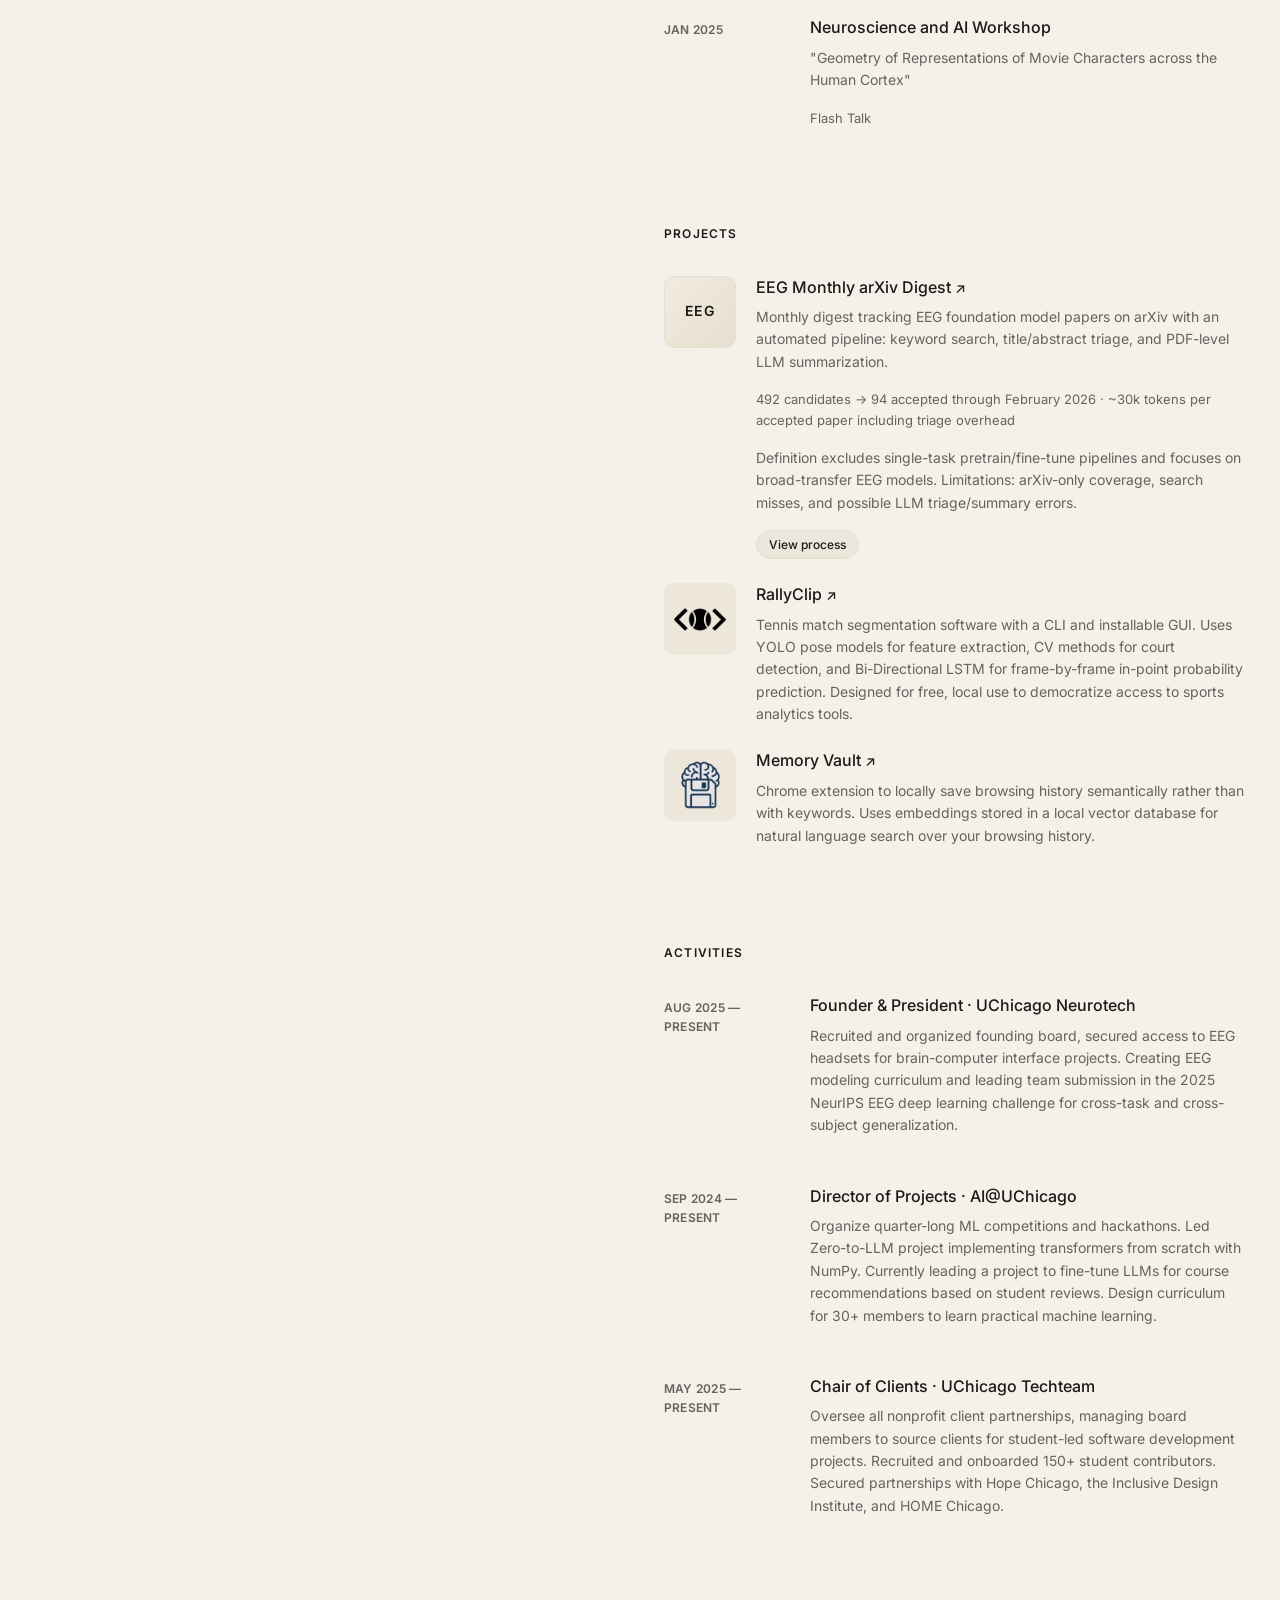
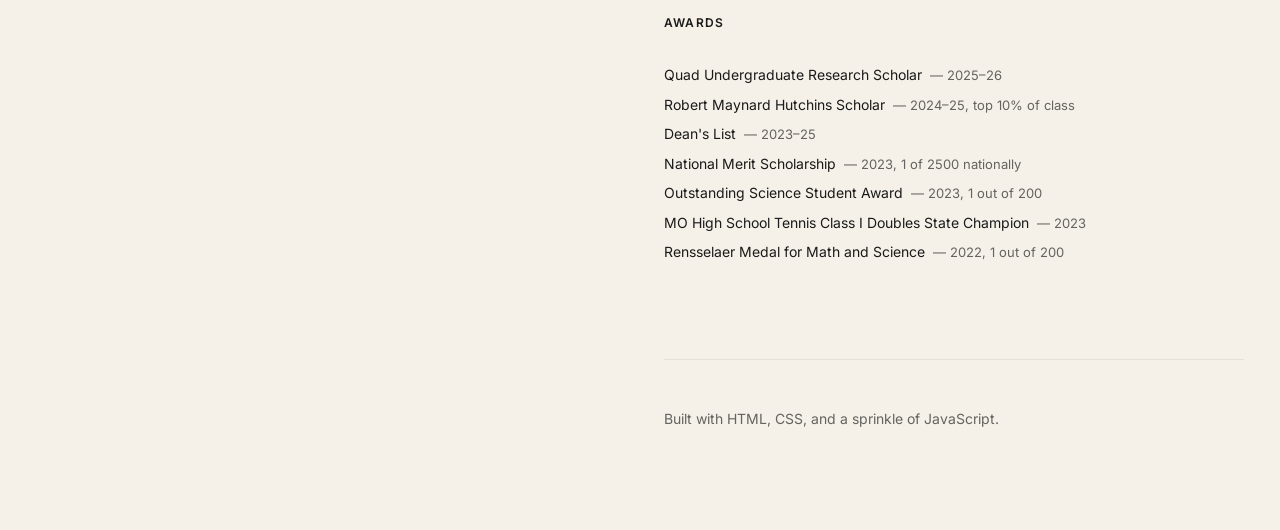
==== commit 94ddc26f: "add eeg fm digest project" ====
--- a/index.html
+++ b/index.html
@@ -7,7 +7,7 @@
   <link rel="preconnect" href="https://fonts.googleapis.com">
   <link rel="preconnect" href="https://fonts.gstatic.com" crossorigin>
   <link href="https://fonts.googleapis.com/css2?family=Inter:wght@400;500;600&display=swap" rel="stylesheet">
-  <link rel="stylesheet" href="styles.css?v=2">
+  <link rel="stylesheet" href="styles.css?v=3">
   <title>Ismael Robles-Razzaq</title>
 </head>
 <body>
@@ -153,6 +153,24 @@
         <div class="section-content">
           <ul class="project-list">
             <li class="project-item">
+              <div class="project-link">
+                <div class="project-image project-image-placeholder" aria-hidden="true">
+                  <span class="project-monogram">EEG</span>
+                </div>
+                <div class="project-info">
+                  <h4 class="project-title">
+                    <a href="https://iroblesrazzaq.github.io/EEG-FM-Digest/" target="_blank" rel="noopener" class="project-title-link">
+                      EEG Monthly arXiv Digest <span class="arrow">↗</span>
+                    </a>
+                  </h4>
+                  <p class="project-description">Monthly digest tracking EEG foundation model papers on arXiv with an automated pipeline: keyword search, title/abstract triage, and PDF-level LLM summarization.</p>
+                  <p class="project-stats">492 candidates → 94 accepted through February 2026 · ~30k tokens per accepted paper including triage overhead</p>
+                  <p class="project-description">Definition excludes single-task pretrain/fine-tune pipelines and focuses on broad-transfer EEG models. Limitations: arXiv-only coverage, search misses, and possible LLM triage/summary errors.</p>
+                  <a href="https://iroblesrazzaq.github.io/EEG-FM-Digest/process/index.html" target="_blank" rel="noopener" class="tag tag-link">View process</a>
+                </div>
+              </div>
+            </li>
+            <li class="project-item">
               <a href="https://iroblesrazzaq.github.io/RallyClip/" target="_blank" rel="noopener" class="project-link">
                 <div class="project-image">
                     <img src="rallyclip_logo_cropped.png" alt="RallyClip logo">
--- a/styles.css
+++ b/styles.css
@@ -374,6 +374,18 @@
   object-fit: contain;
 }
 
+.project-image-placeholder {
+  border: 1px solid var(--border);
+  background: linear-gradient(135deg, #f2ecdf, #e6dece);
+}
+
+.project-monogram {
+  font-size: 14px;
+  font-weight: 600;
+  letter-spacing: 0.08em;
+  color: var(--text);
+}
+
 .project-info {
   display: flex;
   flex-direction: column;
@@ -387,6 +399,15 @@
   line-height: 1.4;
 }
 
+.project-title-link {
+  color: inherit;
+  text-decoration: none;
+}
+
+.project-title-link:hover {
+  color: var(--muted);
+}
+
 .project-description {
   font-size: 14px;
   color: var(--muted);
@@ -398,6 +419,22 @@
   font-size: 13px;
   color: var(--muted);
   margin-bottom: 12px;
+}
+
+.tag-link {
+  display: inline-flex;
+  align-items: center;
+  width: fit-content;
+  text-decoration: none;
+  transition: background 0.15s ease;
+}
+
+.tag-link:hover {
+  background: var(--hover);
+}
+
+.tag-link:visited {
+  color: var(--accent);
 }
 
 
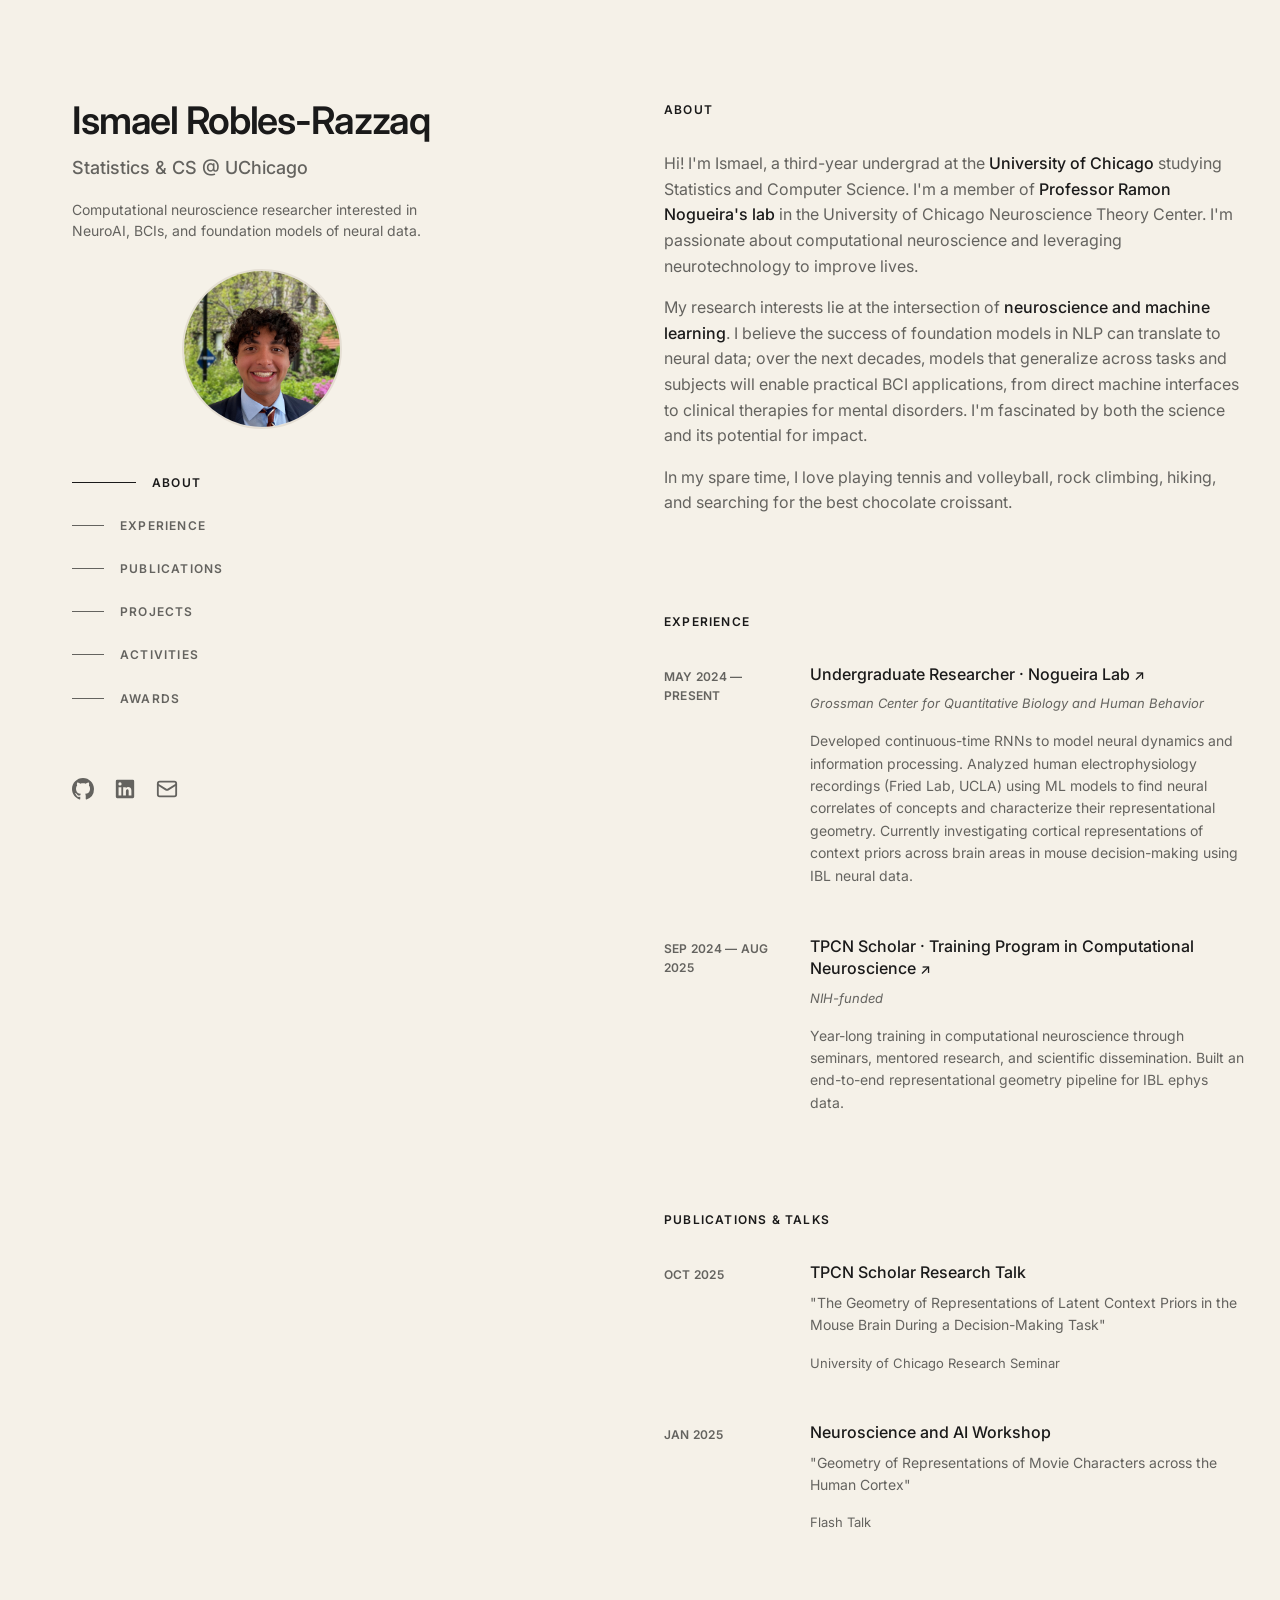
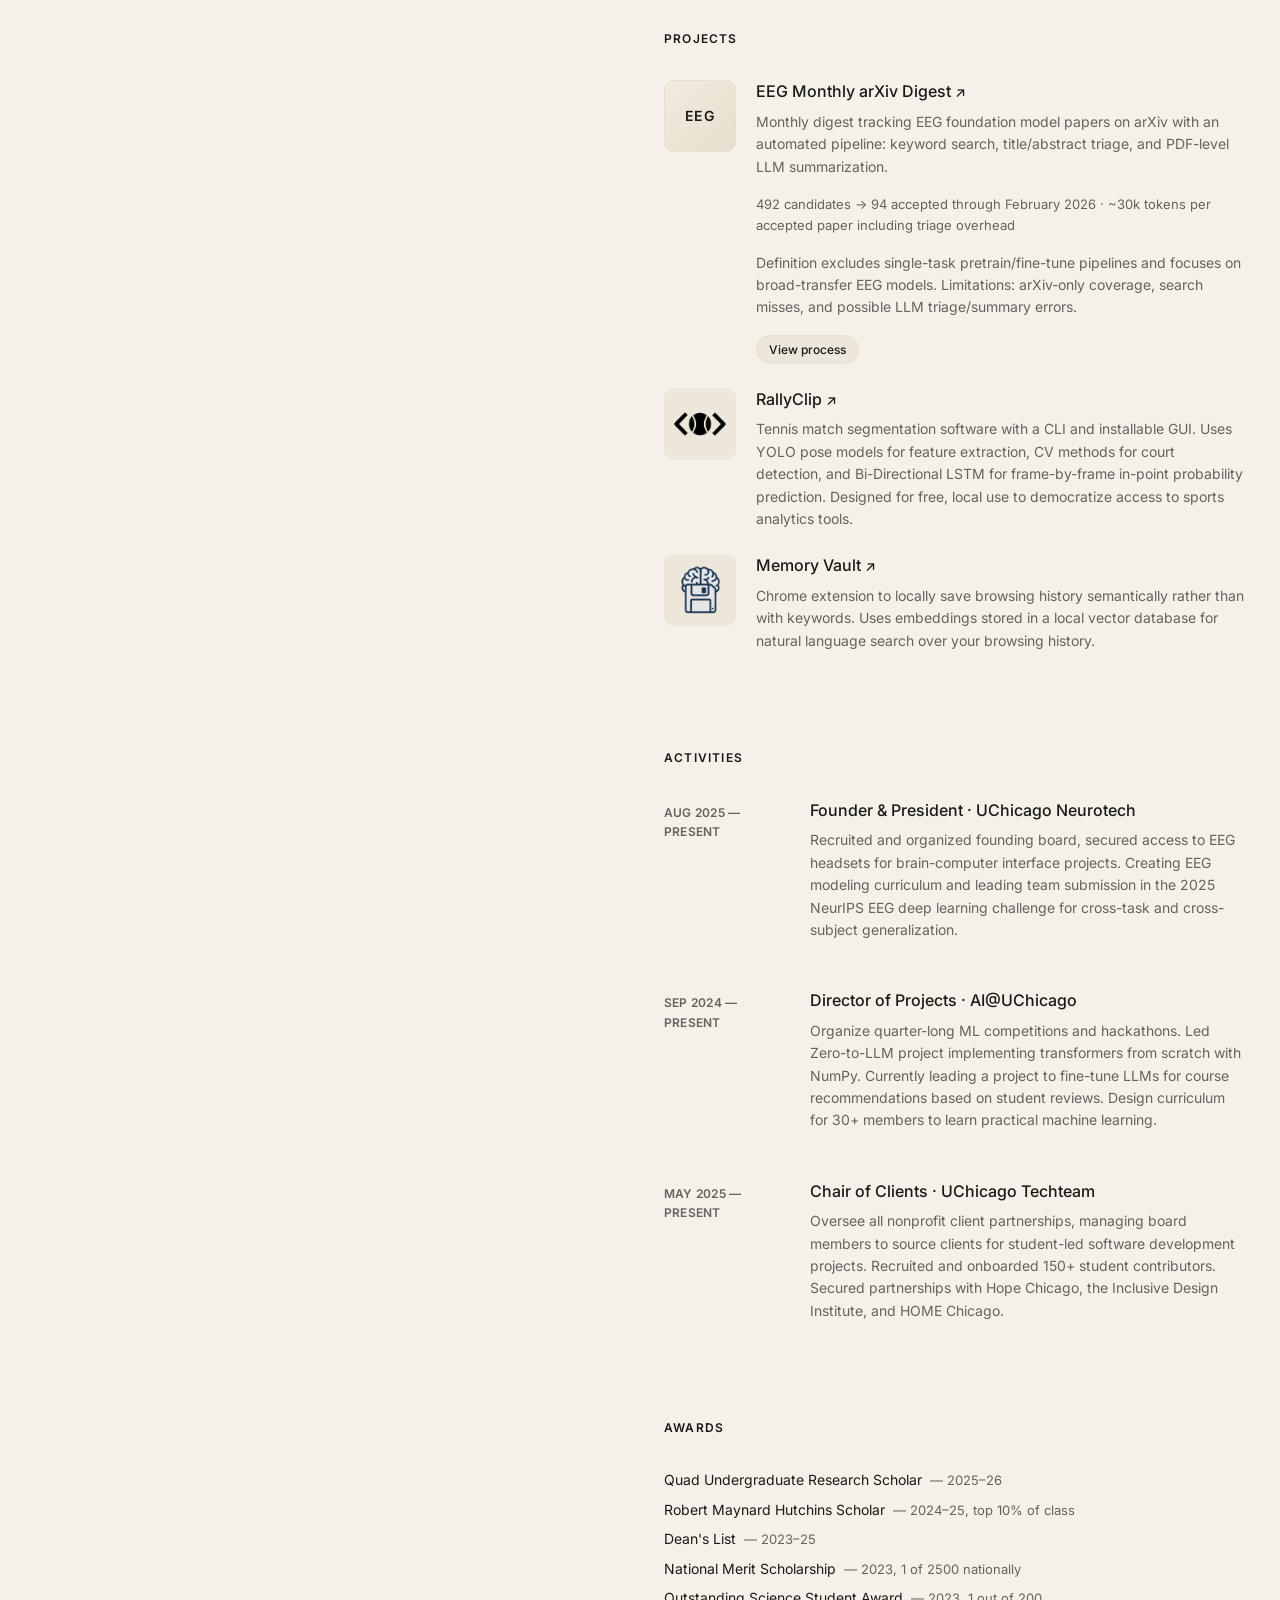
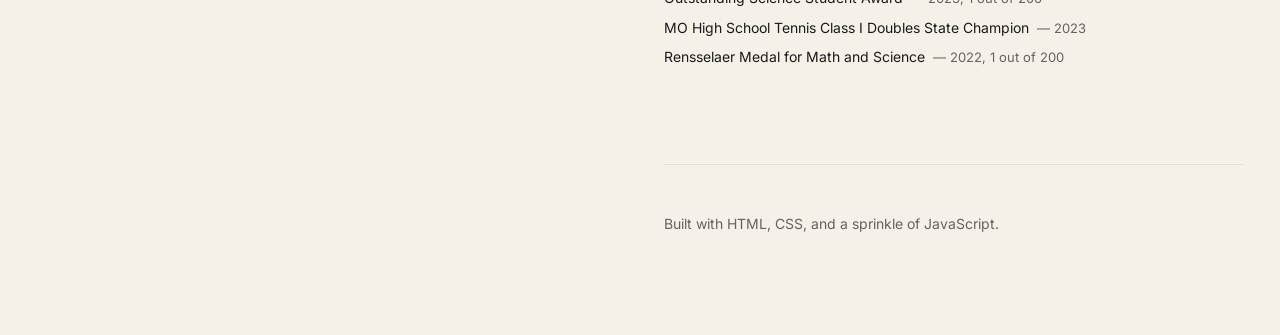
==== commit a4216bff: "take out cosyne rej lol" ====
--- a/index.html
+++ b/index.html
@@ -120,15 +120,6 @@
         <div class="section-content">
           <ol class="experience-list">
             <li class="experience-item">
-              <div class="experience-date">Submitted</div>
-              <div class="experience-content">
-                <h4 class="experience-title">COSYNE 2026</h4>
-                <p class="experience-description">Co-first author submission on representational geometry of neural activity in mouse cortex. Title under embargo.</p>
-                <p class="experience-authors">Alexander Fung*, <strong>Ismael Robles-Razzaq</strong>*, Ramon Nogueira</p>
-                <p class="experience-note">* Equal contribution</p>
-              </div>
-            </li>
-            <li class="experience-item">
               <div class="experience-date">Oct 2025</div>
               <div class="experience-content">
                 <h4 class="experience-title">TPCN Scholar Research Talk</h4>
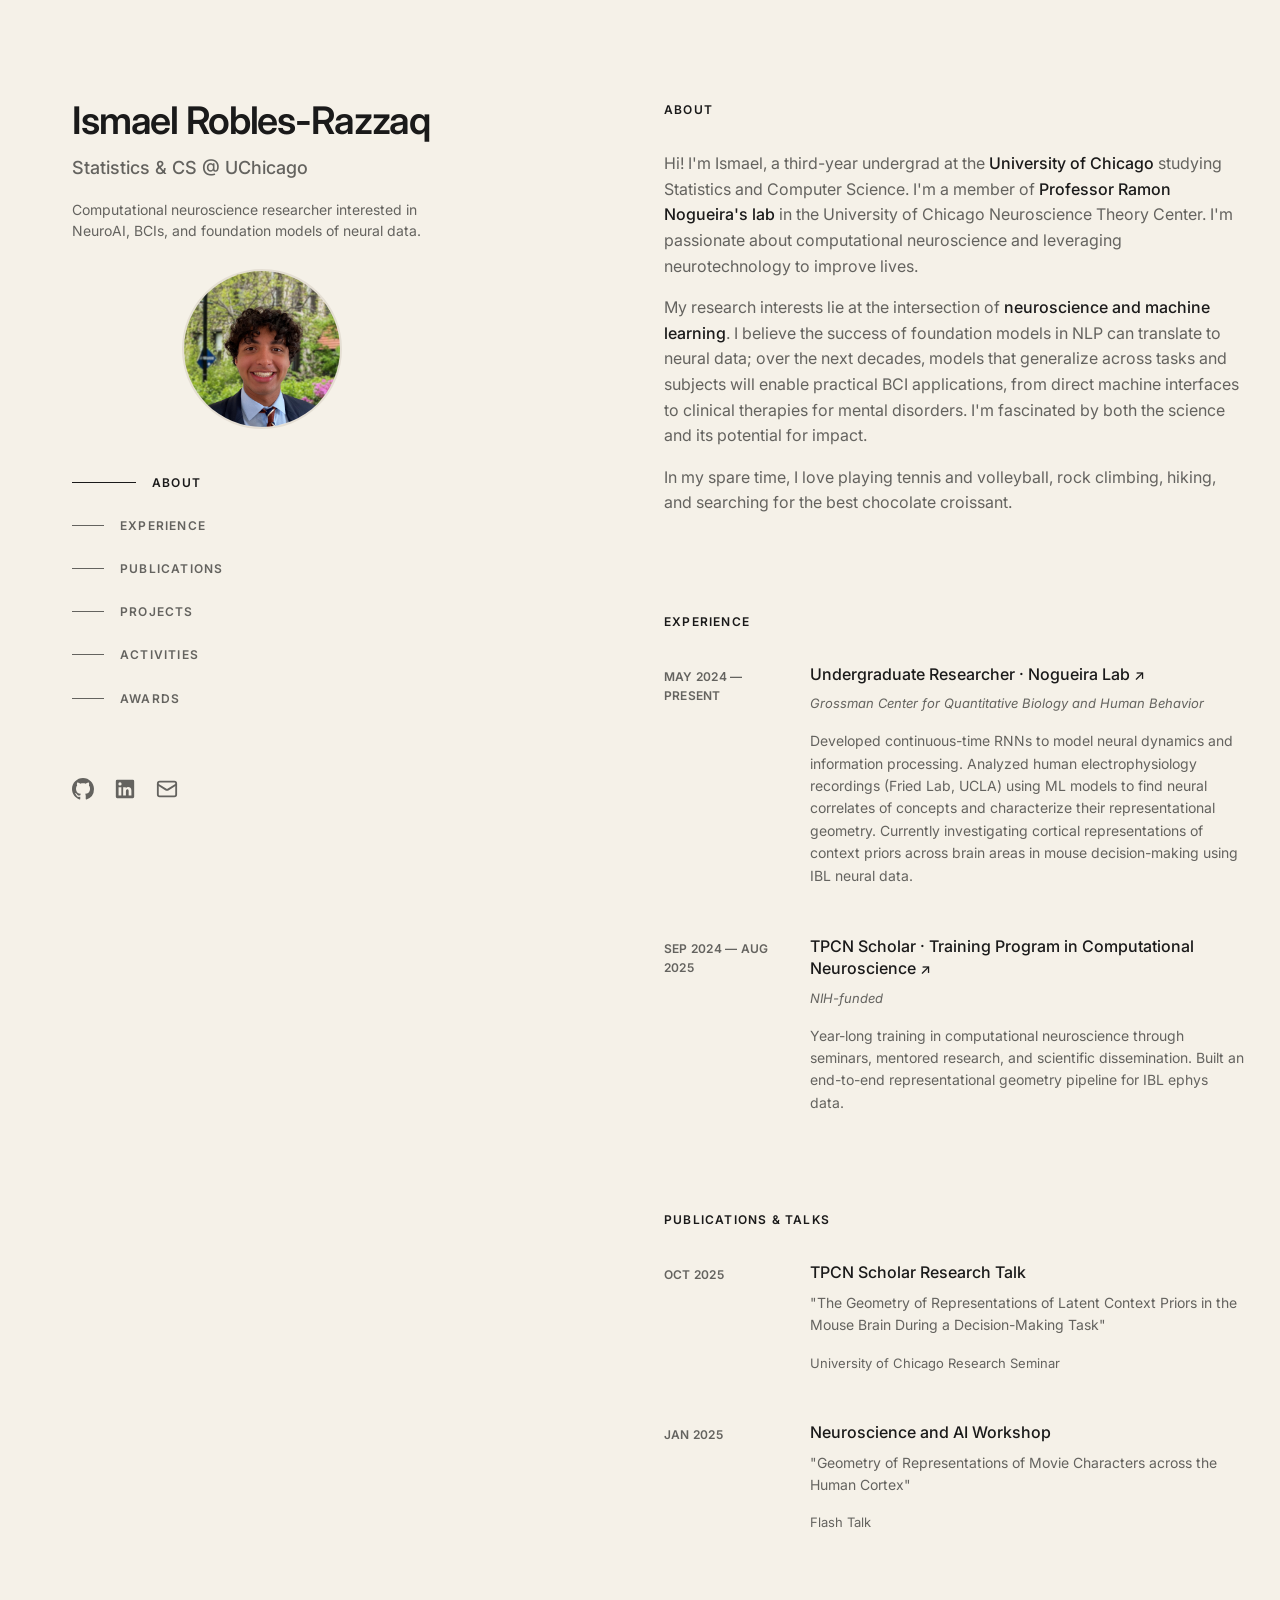
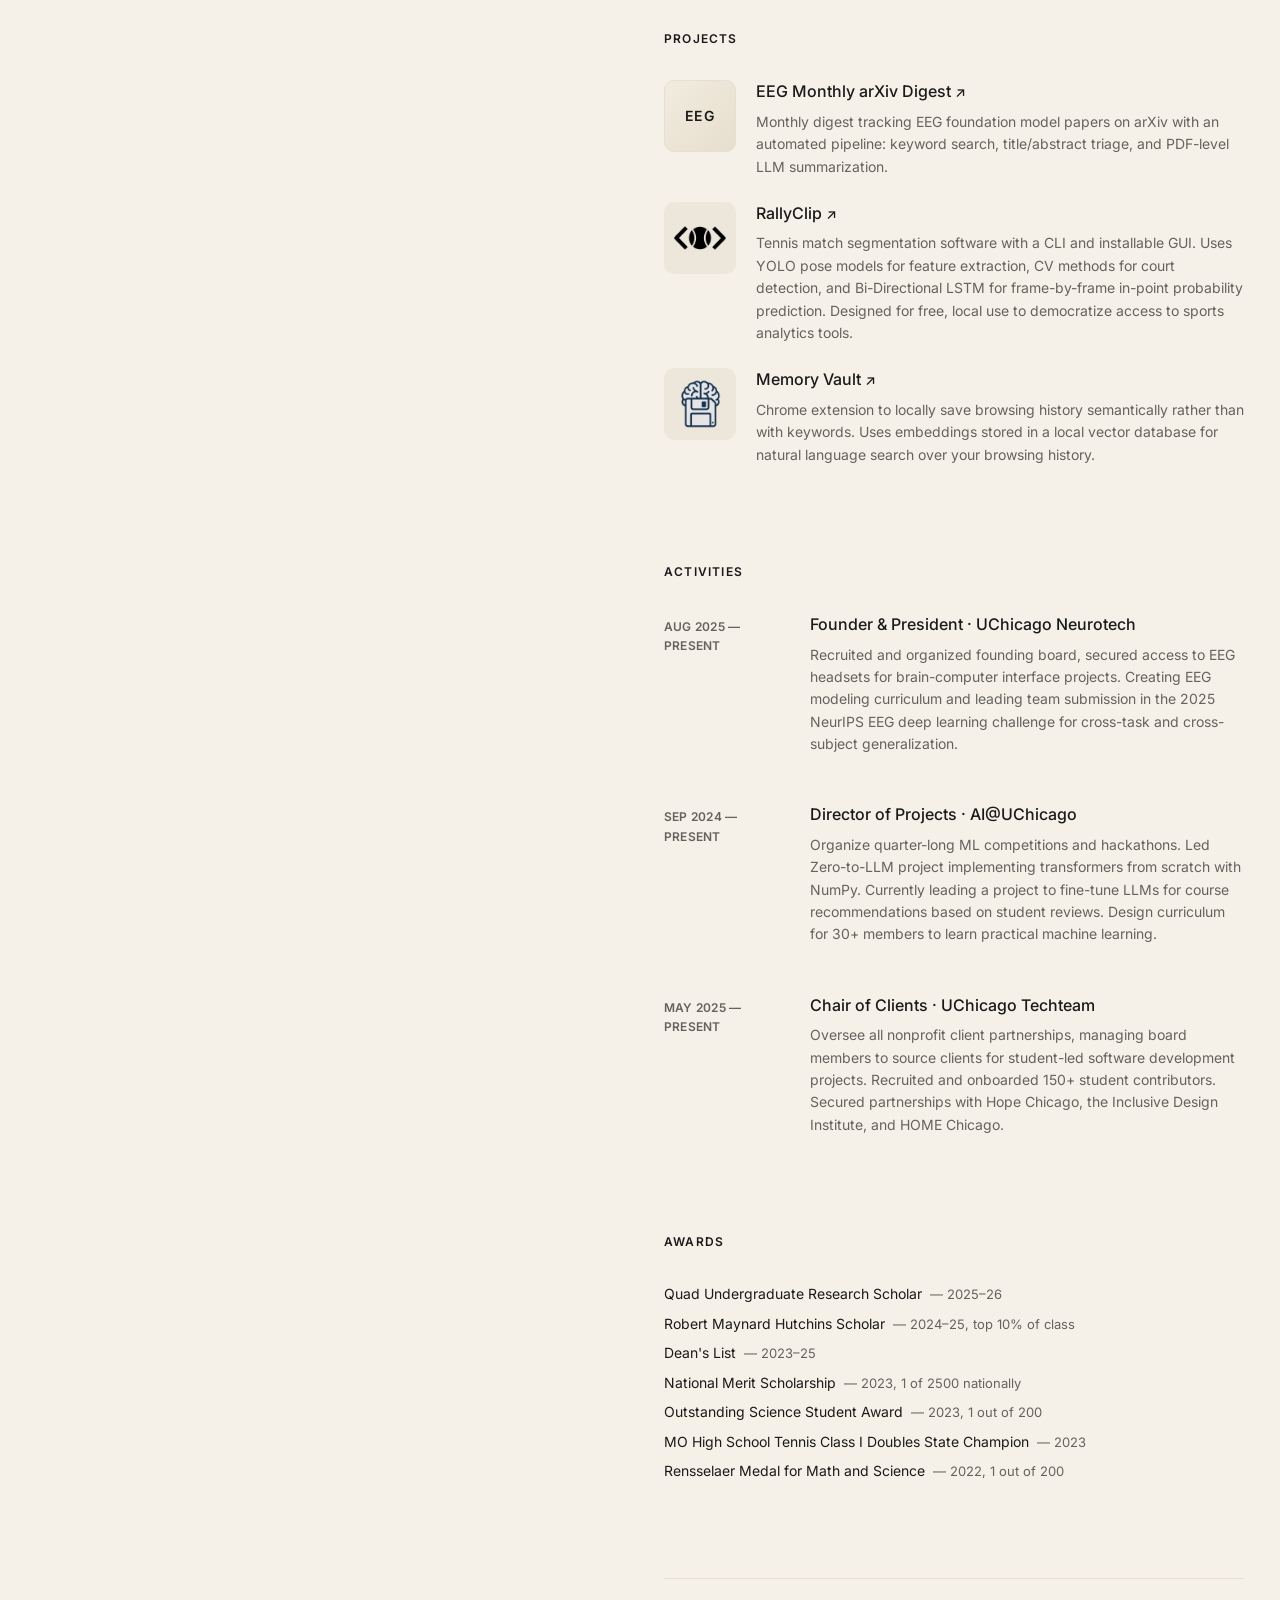
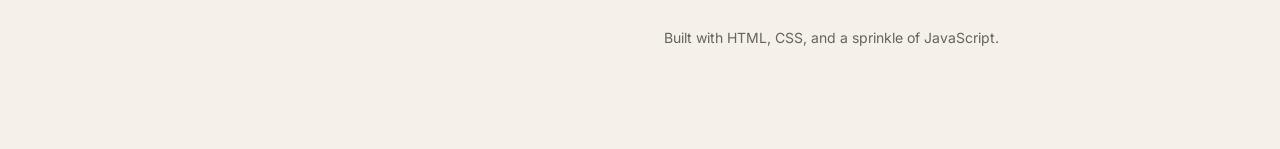
==== commit abd25fc3: "more stuff" ====
--- a/index.html
+++ b/index.html
@@ -150,14 +150,11 @@
                 </div>
                 <div class="project-info">
                   <h4 class="project-title">
-                    <a href="https://iroblesrazzaq.github.io/EEG-FM-Digest/" target="_blank" rel="noopener" class="project-title-link">
+                    <a href="https://iroblesrazzaq.github.io/EEG-FM-Digest/process/index.html" target="_blank" rel="noopener" class="project-title-link">
                       EEG Monthly arXiv Digest <span class="arrow">↗</span>
                     </a>
                   </h4>
                   <p class="project-description">Monthly digest tracking EEG foundation model papers on arXiv with an automated pipeline: keyword search, title/abstract triage, and PDF-level LLM summarization.</p>
-                  <p class="project-stats">492 candidates → 94 accepted through February 2026 · ~30k tokens per accepted paper including triage overhead</p>
-                  <p class="project-description">Definition excludes single-task pretrain/fine-tune pipelines and focuses on broad-transfer EEG models. Limitations: arXiv-only coverage, search misses, and possible LLM triage/summary errors.</p>
-                  <a href="https://iroblesrazzaq.github.io/EEG-FM-Digest/process/index.html" target="_blank" rel="noopener" class="tag tag-link">View process</a>
                 </div>
               </div>
             </li>
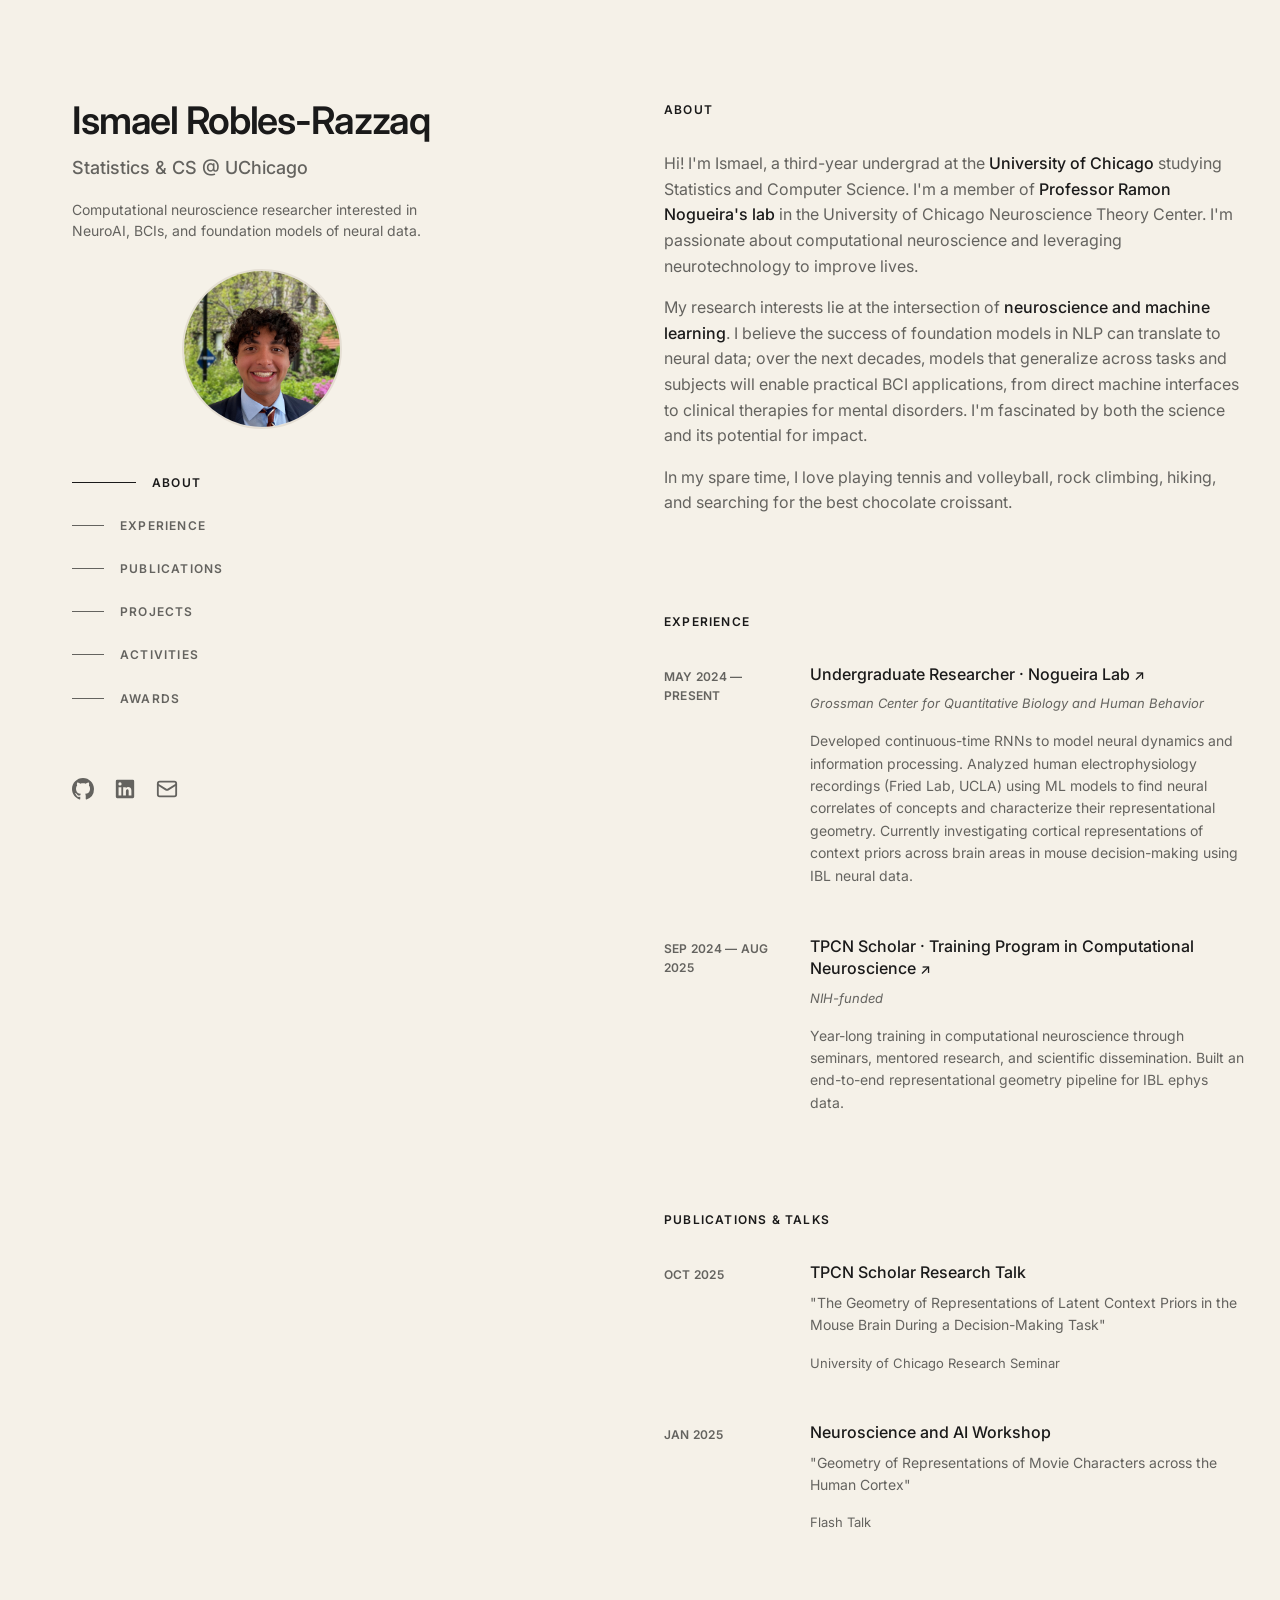
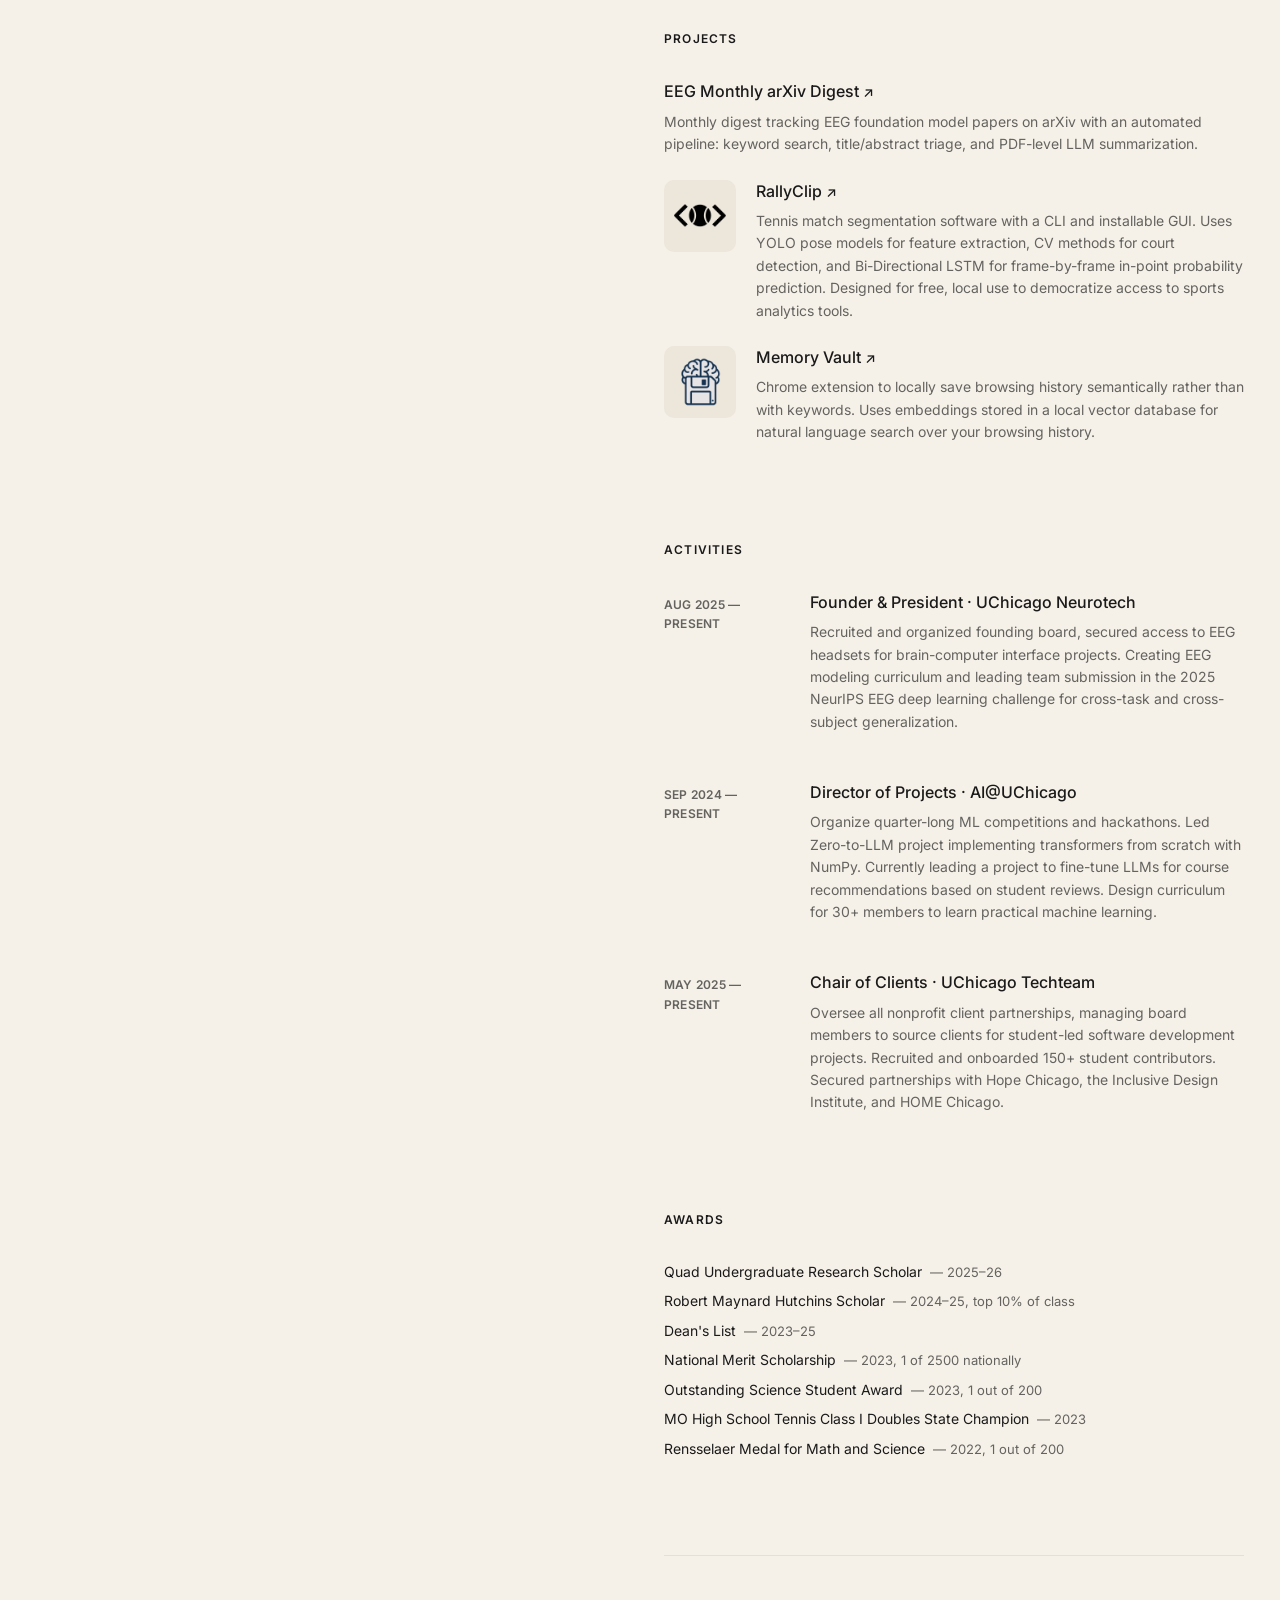
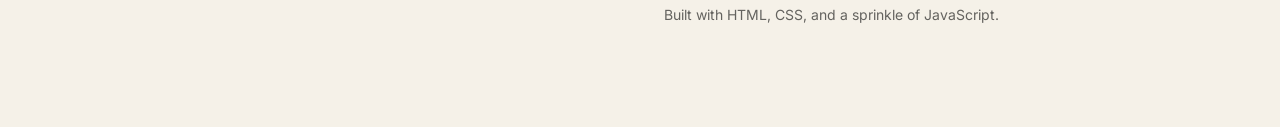
==== commit 5d08ccc0: "rm eeg logo thing" ====
--- a/index.html
+++ b/index.html
@@ -144,10 +144,7 @@
         <div class="section-content">
           <ul class="project-list">
             <li class="project-item">
-              <div class="project-link">
-                <div class="project-image project-image-placeholder" aria-hidden="true">
-                  <span class="project-monogram">EEG</span>
-                </div>
+              <div class="project-link project-link-no-image">
                 <div class="project-info">
                   <h4 class="project-title">
                     <a href="https://iroblesrazzaq.github.io/EEG-FM-Digest/process/index.html" target="_blank" rel="noopener" class="project-title-link">
--- a/styles.css
+++ b/styles.css
@@ -356,6 +356,10 @@
   align-items: start;
 }
 
+.project-link.project-link-no-image {
+  grid-template-columns: 1fr;
+}
+
 .project-image {
   width: 72px;
   height: 72px;
@@ -374,18 +378,6 @@
   object-fit: contain;
 }
 
-.project-image-placeholder {
-  border: 1px solid var(--border);
-  background: linear-gradient(135deg, #f2ecdf, #e6dece);
-}
-
-.project-monogram {
-  font-size: 14px;
-  font-weight: 600;
-  letter-spacing: 0.08em;
-  color: var(--text);
-}
-
 .project-info {
   display: flex;
   flex-direction: column;
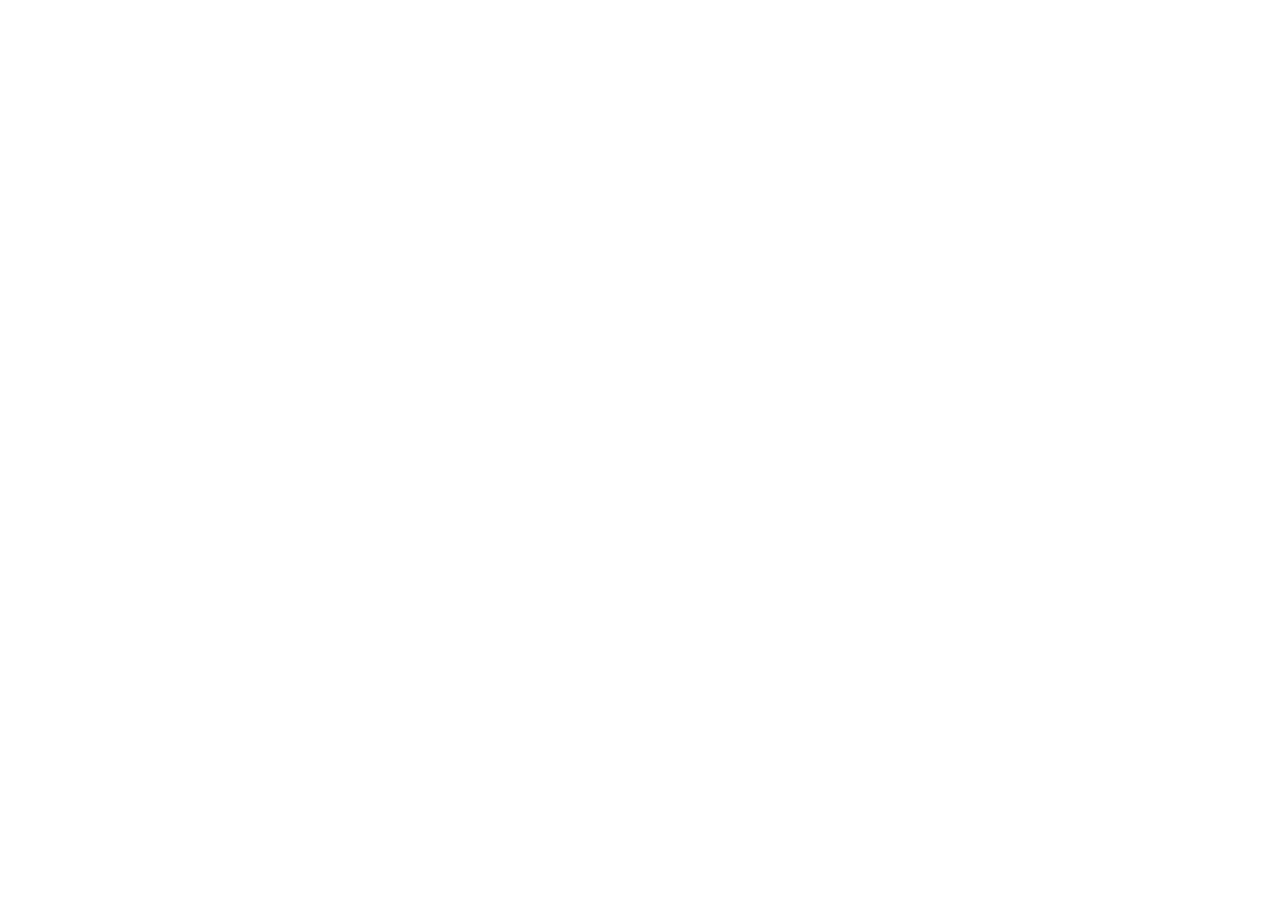
==== commit fb0d3c23: "Redirect old Pages site to new URL" ====
--- a/index.html
+++ b/index.html
@@ -3,255 +3,60 @@
 <head>
   <meta charset="UTF-8">
   <meta name="viewport" content="width=device-width, initial-scale=1.0">
-  <meta name="description" content="Ismael Robles-Razzaq — Statistics & CS at UChicago, computational neuroscience researcher">
-  <link rel="preconnect" href="https://fonts.googleapis.com">
-  <link rel="preconnect" href="https://fonts.gstatic.com" crossorigin>
-  <link href="https://fonts.googleapis.com/css2?family=Inter:wght@400;500;600&display=swap" rel="stylesheet">
-  <link rel="stylesheet" href="styles.css?v=3">
-  <title>Ismael Robles-Razzaq</title>
+  <meta name="robots" content="noindex">
+  <meta http-equiv="refresh" content="0; url=https://ismaelroblesrazzaq.github.io/">
+  <title>Redirecting to ismaelroblesrazzaq.github.io</title>
+  <style>
+    :root {
+      color-scheme: light;
+      font-family: -apple-system, BlinkMacSystemFont, "Segoe UI", sans-serif;
+    }
+
+    body {
+      margin: 0;
+      min-height: 100vh;
+      display: grid;
+      place-items: center;
+      padding: 24px;
+      background: #f7f4ed;
+      color: #1d1d1b;
+    }
+
+    main {
+      max-width: 640px;
+      text-align: center;
+    }
+
+    h1 {
+      margin: 0 0 12px;
+      font-size: clamp(2rem, 5vw, 3rem);
+      line-height: 1.05;
+    }
+
+    p {
+      margin: 0;
+      font-size: 1rem;
+      line-height: 1.6;
+      color: #4d4d48;
+    }
+
+    a {
+      color: inherit;
+    }
+  </style>
+  <script>
+    const targetBase = "https://ismaelroblesrazzaq.github.io";
+    const targetUrl = `${targetBase}${window.location.pathname}${window.location.search}${window.location.hash}`;
+    window.location.replace(targetUrl);
+  </script>
 </head>
 <body>
-  <div class="layout">  
-    <header class="sidebar">
-      <div class="sidebar-content">
-        <div class="intro">
-          <h1>Ismael Robles-Razzaq</h1>
-          <h2>Statistics & CS @ UChicago</h2>
-          <p class="tagline">Computational neuroscience researcher interested in NeuroAI, BCIs, and foundation models of neural data.</p>
-          <img src="headshot.png" alt="Ismael Robles-Razzaq" class="headshot">
-        </div>
-
-        <nav class="nav">
-          <a href="#about" class="nav-link active">
-            <span class="nav-indicator"></span>
-            <span class="nav-text">About</span>
-          </a>
-          <a href="#experience" class="nav-link">
-            <span class="nav-indicator"></span>
-            <span class="nav-text">Experience</span>
-          </a>
-          <a href="#publications" class="nav-link">
-            <span class="nav-indicator"></span>
-            <span class="nav-text">Publications</span>
-          </a>
-          <a href="#projects" class="nav-link">
-            <span class="nav-indicator"></span>
-            <span class="nav-text">Projects</span>
-          </a>
-          <a href="#activities" class="nav-link">
-            <span class="nav-indicator"></span>
-            <span class="nav-text">Activities</span>
-          </a>
-          <a href="#awards" class="nav-link">
-            <span class="nav-indicator"></span>
-            <span class="nav-text">Awards</span>
-          </a>
-        </nav>
-
-        <ul class="social-links">
-          <li>
-            <a href="https://github.com/iroblesrazzaq" target="_blank" rel="noopener" aria-label="GitHub">
-              <svg xmlns="http://www.w3.org/2000/svg" viewBox="0 0 24 24" fill="currentColor" width="24" height="24">
-                <path d="M12 0C5.37 0 0 5.37 0 12c0 5.31 3.435 9.795 8.205 11.385.6.105.825-.255.825-.57 0-.285-.015-1.23-.015-2.235-3.015.555-3.795-.735-4.035-1.41-.135-.345-.72-1.41-1.23-1.695-.42-.225-1.02-.78-.015-.795.945-.015 1.62.87 1.845 1.23 1.08 1.815 2.805 1.305 3.495.99.105-.78.42-1.305.765-1.605-2.67-.3-5.46-1.335-5.46-5.925 0-1.305.465-2.385 1.23-3.225-.12-.3-.54-1.53.12-3.18 0 0 1.005-.315 3.3 1.23.96-.27 1.98-.405 3-.405s2.04.135 3 .405c2.295-1.56 3.3-1.23 3.3-1.23.66 1.65.24 2.88.12 3.18.765.84 1.23 1.905 1.23 3.225 0 4.605-2.805 5.625-5.475 5.925.435.375.81 1.095.81 2.22 0 1.605-.015 2.895-.015 3.3 0 .315.225.69.825.57A12.02 12.02 0 0 0 24 12c0-6.63-5.37-12-12-12z"/>
-              </svg>
-            </a>
-          </li>
-          <li>
-            <a href="https://www.linkedin.com/in/ismael-robles-razzaq-562141331/" target="_blank" rel="noopener" aria-label="LinkedIn">
-              <svg xmlns="http://www.w3.org/2000/svg" viewBox="0 0 24 24" fill="currentColor" width="24" height="24">
-                <path d="M20.5 2h-17A1.5 1.5 0 002 3.5v17A1.5 1.5 0 003.5 22h17a1.5 1.5 0 001.5-1.5v-17A1.5 1.5 0 0020.5 2zM8 19H5v-9h3zM6.5 8.25A1.75 1.75 0 118.3 6.5a1.78 1.78 0 01-1.8 1.75zM19 19h-3v-4.74c0-1.42-.6-1.93-1.38-1.93A1.74 1.74 0 0013 14.19a.66.66 0 000 .14V19h-3v-9h2.9v1.3a3.11 3.11 0 012.7-1.4c1.55 0 3.36.86 3.36 3.66z"/>
-              </svg>
-            </a>
-          </li>
-          <li>
-            <a href="mailto:ismaelroblesrazzaq@gmail.com" aria-label="Email">
-              <svg xmlns="http://www.w3.org/2000/svg" viewBox="0 0 24 24" fill="none" stroke="currentColor" stroke-width="2" stroke-linecap="round" stroke-linejoin="round" width="24" height="24">
-                <rect x="2" y="4" width="20" height="16" rx="2"/>
-                <path d="m22 7-8.97 5.7a1.94 1.94 0 0 1-2.06 0L2 7"/>
-              </svg>
-            </a>
-          </li>
-        </ul>
-      </div>
-    </header>
-
-
-    <main class="main-content">
-
-      <section id="about" class="section">
-        <h3 class="section-heading">About</h3>
-        <div class="section-content">
-          <p>Hi! I'm Ismael, a third-year undergrad at the <strong>University of Chicago</strong> studying Statistics and Computer Science. I'm a member of <strong>Professor Ramon Nogueira's lab</strong> in the University of Chicago Neuroscience Theory Center. I'm passionate about computational neuroscience and leveraging neurotechnology to improve lives.</p>
-          <p>My research interests lie at the intersection of <strong>neuroscience and machine learning</strong>. I believe the success of foundation models in NLP can translate to neural data; over the next decades, models that generalize across tasks and subjects will enable practical BCI applications, from direct machine interfaces to clinical therapies for mental disorders. I'm fascinated by both the science and its potential for impact.</p>
-          <p>In my spare time, I love playing tennis and volleyball, rock climbing, hiking, and searching for the best chocolate croissant.</p>
-        </div>
-      </section>
-
-      <section id="experience" class="section">
-        <h3 class="section-heading">Experience</h3>
-        <div class="section-content">
-          <ol class="experience-list">
-            <li class="experience-item">
-              <div class="experience-date">May 2024 — Present</div>
-              <div class="experience-content">
-                <h4 class="experience-title">
-                  Undergraduate Researcher · <a href="https://nogueiralab.github.io/" target="_blank" rel="noopener" class="company-link">Nogueira Lab <span class="arrow">↗</span></a>
-                </h4>
-                <p class="experience-subtitle">Grossman Center for Quantitative Biology and Human Behavior</p>
-                <p class="experience-description">Developed continuous-time RNNs to model neural dynamics and information processing. Analyzed human electrophysiology recordings (Fried Lab, UCLA) using ML models to find neural correlates of concepts and characterize their representational geometry. Currently investigating cortical representations of context priors across brain areas in mouse decision-making using IBL neural data.</p>
-              </div>
-            </li>
-            <li class="experience-item">
-              <div class="experience-date">Sep 2024 — Aug 2025</div>
-              <div class="experience-content">
-                <h4 class="experience-title">
-                  TPCN Scholar · <a href="https://neuroscience.uchicago.edu/training-program-in-computational-neuroscience" target="_blank" rel="noopener" class="company-link">Training Program in Computational Neuroscience <span class="arrow">↗</span></a>
-                </h4>
-                <p class="experience-subtitle">NIH-funded</p>
-                <p class="experience-description">Year-long training in computational neuroscience through seminars, mentored research, and scientific dissemination. Built an end-to-end representational geometry pipeline for IBL ephys data.</p>
-              </div>
-            </li>
-          </ol>
-        </div>
-      </section>
-
-      <section id="publications" class="section">
-        <h3 class="section-heading">Publications & Talks</h3>
-        <div class="section-content">
-          <ol class="experience-list">
-            <li class="experience-item">
-              <div class="experience-date">Oct 2025</div>
-              <div class="experience-content">
-                <h4 class="experience-title">TPCN Scholar Research Talk</h4>
-                <p class="experience-description">"The Geometry of Representations of Latent Context Priors in the Mouse Brain During a Decision-Making Task"</p>
-                <p class="experience-authors">University of Chicago Research Seminar</p>
-              </div>
-            </li>
-            <li class="experience-item">
-              <div class="experience-date">Jan 2025</div>
-              <div class="experience-content">
-                <h4 class="experience-title">Neuroscience and AI Workshop</h4>
-                <p class="experience-description">"Geometry of Representations of Movie Characters across the Human Cortex"</p>
-                <p class="experience-authors">Flash Talk</p>
-              </div>
-            </li>
-          </ol>
-        </div>
-      </section>
-
-      <section id="projects" class="section">
-        <h3 class="section-heading">Projects</h3>
-        <div class="section-content">
-          <ul class="project-list">
-            <li class="project-item">
-              <div class="project-link project-link-no-image">
-                <div class="project-info">
-                  <h4 class="project-title">
-                    <a href="https://iroblesrazzaq.github.io/EEG-FM-Digest/process/index.html" target="_blank" rel="noopener" class="project-title-link">
-                      EEG Monthly arXiv Digest <span class="arrow">↗</span>
-                    </a>
-                  </h4>
-                  <p class="project-description">Monthly digest tracking EEG foundation model papers on arXiv with an automated pipeline: keyword search, title/abstract triage, and PDF-level LLM summarization.</p>
-                </div>
-              </div>
-            </li>
-            <li class="project-item">
-              <a href="https://iroblesrazzaq.github.io/RallyClip/" target="_blank" rel="noopener" class="project-link">
-                <div class="project-image">
-                    <img src="rallyclip_logo_cropped.png" alt="RallyClip logo">
-                  </div>
-                <div class="project-info">
-                  <h4 class="project-title">RallyClip <span class="arrow">↗</span></h4>
-                  <p class="project-description">Tennis match segmentation software with a CLI and installable GUI. Uses YOLO pose models for feature extraction, CV methods for court detection, and Bi-Directional LSTM for frame-by-frame in-point probability prediction. Designed for free, local use to democratize access to sports analytics tools.</p>
-                </div>
-              </a>
-            </li>
-            <li class="project-item">
-              <a href="https://chromewebstore.google.com/detail/memory-vault-semantic-his/ghnoahkanfndhobodpocaobmgnckidae" target="_blank" rel="noopener" class="project-link">
-                <div class="project-image">
-                  <img src="icon_128.png" alt="Memory Vault logo">
-                </div>
-                <div class="project-info">
-                  <h4 class="project-title">Memory Vault <span class="arrow">↗</span></h4>
-                  <p class="project-description">Chrome extension to locally save browsing history semantically rather than with keywords. Uses embeddings stored in a local vector database for natural language search over your browsing history.</p>
-                </div>
-              </a>
-            </li>
-          </ul>
-        </div>
-      </section>
-
-      <section id="activities" class="section">
-        <h3 class="section-heading">Activities</h3>
-        <div class="section-content">
-          <ol class="experience-list">
-            <li class="experience-item">
-              <div class="experience-date">Aug 2025 — Present</div>
-              <div class="experience-content">
-                <h4 class="experience-title">Founder & President · UChicago Neurotech</h4>
-                <p class="experience-description">Recruited and organized founding board, secured access to EEG headsets for brain-computer interface projects. Creating EEG modeling curriculum and leading team submission in the 2025 NeurIPS EEG deep learning challenge for cross-task and cross-subject generalization.</p>
-              </div>
-            </li>
-            <li class="experience-item">
-              <div class="experience-date">Sep 2024 — Present</div>
-              <div class="experience-content">
-                <h4 class="experience-title">Director of Projects · AI@UChicago</h4>
-                <p class="experience-description">Organize quarter-long ML competitions and hackathons. Led Zero-to-LLM project implementing transformers from scratch with NumPy. Currently leading a project to fine-tune LLMs for course recommendations based on student reviews. Design curriculum for 30+ members to learn practical machine learning.</p>
-              </div>
-            </li>
-            <li class="experience-item">
-              <div class="experience-date">May 2025 — Present</div>
-              <div class="experience-content">
-                <h4 class="experience-title">Chair of Clients · UChicago Techteam</h4>
-                <p class="experience-description">Oversee all nonprofit client partnerships, managing board members to source clients for student-led software development projects. Recruited and onboarded 150+ student contributors. Secured partnerships with Hope Chicago, the Inclusive Design Institute, and HOME Chicago.</p>
-              </div>
-            </li>
-          </ol>
-        </div>
-      </section>
-
-      <section id="awards" class="section">
-        <h3 class="section-heading">Awards</h3>
-        <div class="section-content">
-          <ul class="awards-list">
-            <li class="award-item">
-              <span class="award-name">Quad Undergraduate Research Scholar</span>
-              <span class="award-detail">— 2025–26</span>
-            </li>
-            <li class="award-item">
-              <span class="award-name">Robert Maynard Hutchins Scholar</span>
-              <span class="award-detail">— 2024–25, top 10% of class</span>
-            </li>
-            <li class="award-item">
-              <span class="award-name">Dean's List</span>
-              <span class="award-detail">— 2023–25</span>
-            </li>
-            <li class="award-item">
-              <span class="award-name">National Merit Scholarship</span>
-              <span class="award-detail">— 2023, 1 of 2500 nationally</span>
-            </li>
-            <li class="award-item">
-              <span class="award-name">Outstanding Science Student Award</span>
-              <span class="award-detail">— 2023, 1 out of 200</span>
-            </li>
-            <li class="award-item">
-              <span class="award-name">MO High School Tennis Class I Doubles State Champion</span>
-              <span class="award-detail">— 2023</span>
-            </li>
-            <li class="award-item">
-              <span class="award-name">Rensselaer Medal for Math and Science</span>
-              <span class="award-detail">— 2022, 1 out of 200</span>
-            </li>
-          </ul>
-        </div>
-      </section>
-
-      <footer class="footer">
-        <p>Built with HTML, CSS, and a sprinkle of JavaScript.</p>
-      </footer>
-    </main>
-  </div>
-
-  <script src="script.js"></script>
+  <main>
+    <h1>Redirecting</h1>
+    <p>
+      This site moved to
+      <a href="https://ismaelroblesrazzaq.github.io/">ismaelroblesrazzaq.github.io</a>.
+    </p>
+  </main>
 </body>
 </html>
